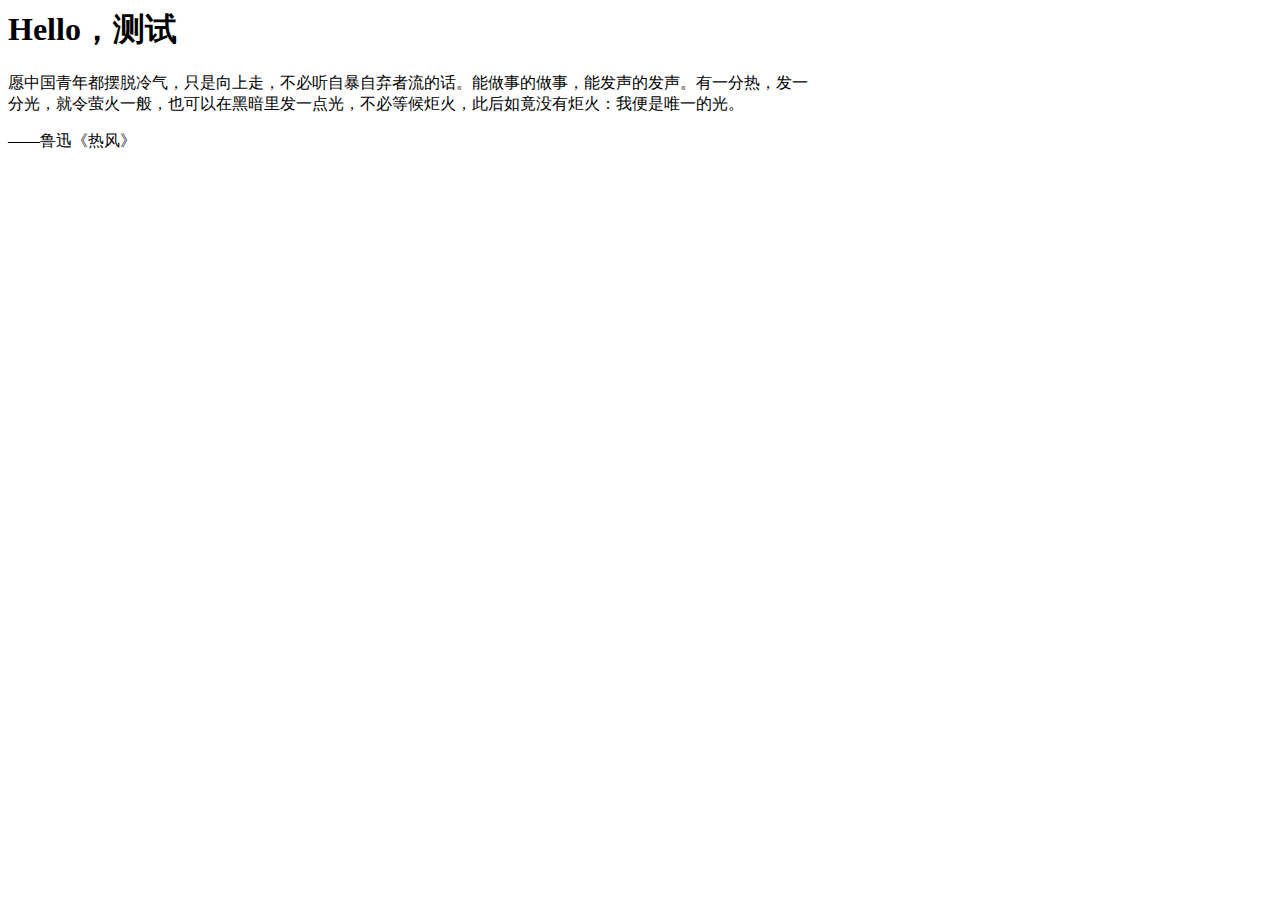
==== index.html @ 11fb53b7 "test" ====
<html>
<head>
<title>yaoyongqin</title>
</head>

<h1>Hello，测试</h1>
<div style="width: 800px">
<p>
愿中国青年都摆脱冷气，只是向上走，不必听自暴自弃者流的话。能做事的做事，能发声的发声。有一分热，发一分光，就令萤火一般，也可以在黑暗里发一点光，不必等候炬火，此后如竟没有炬火：我便是唯一的光。</p>
<p>——鲁迅《热风》</p>
</div>

</html>
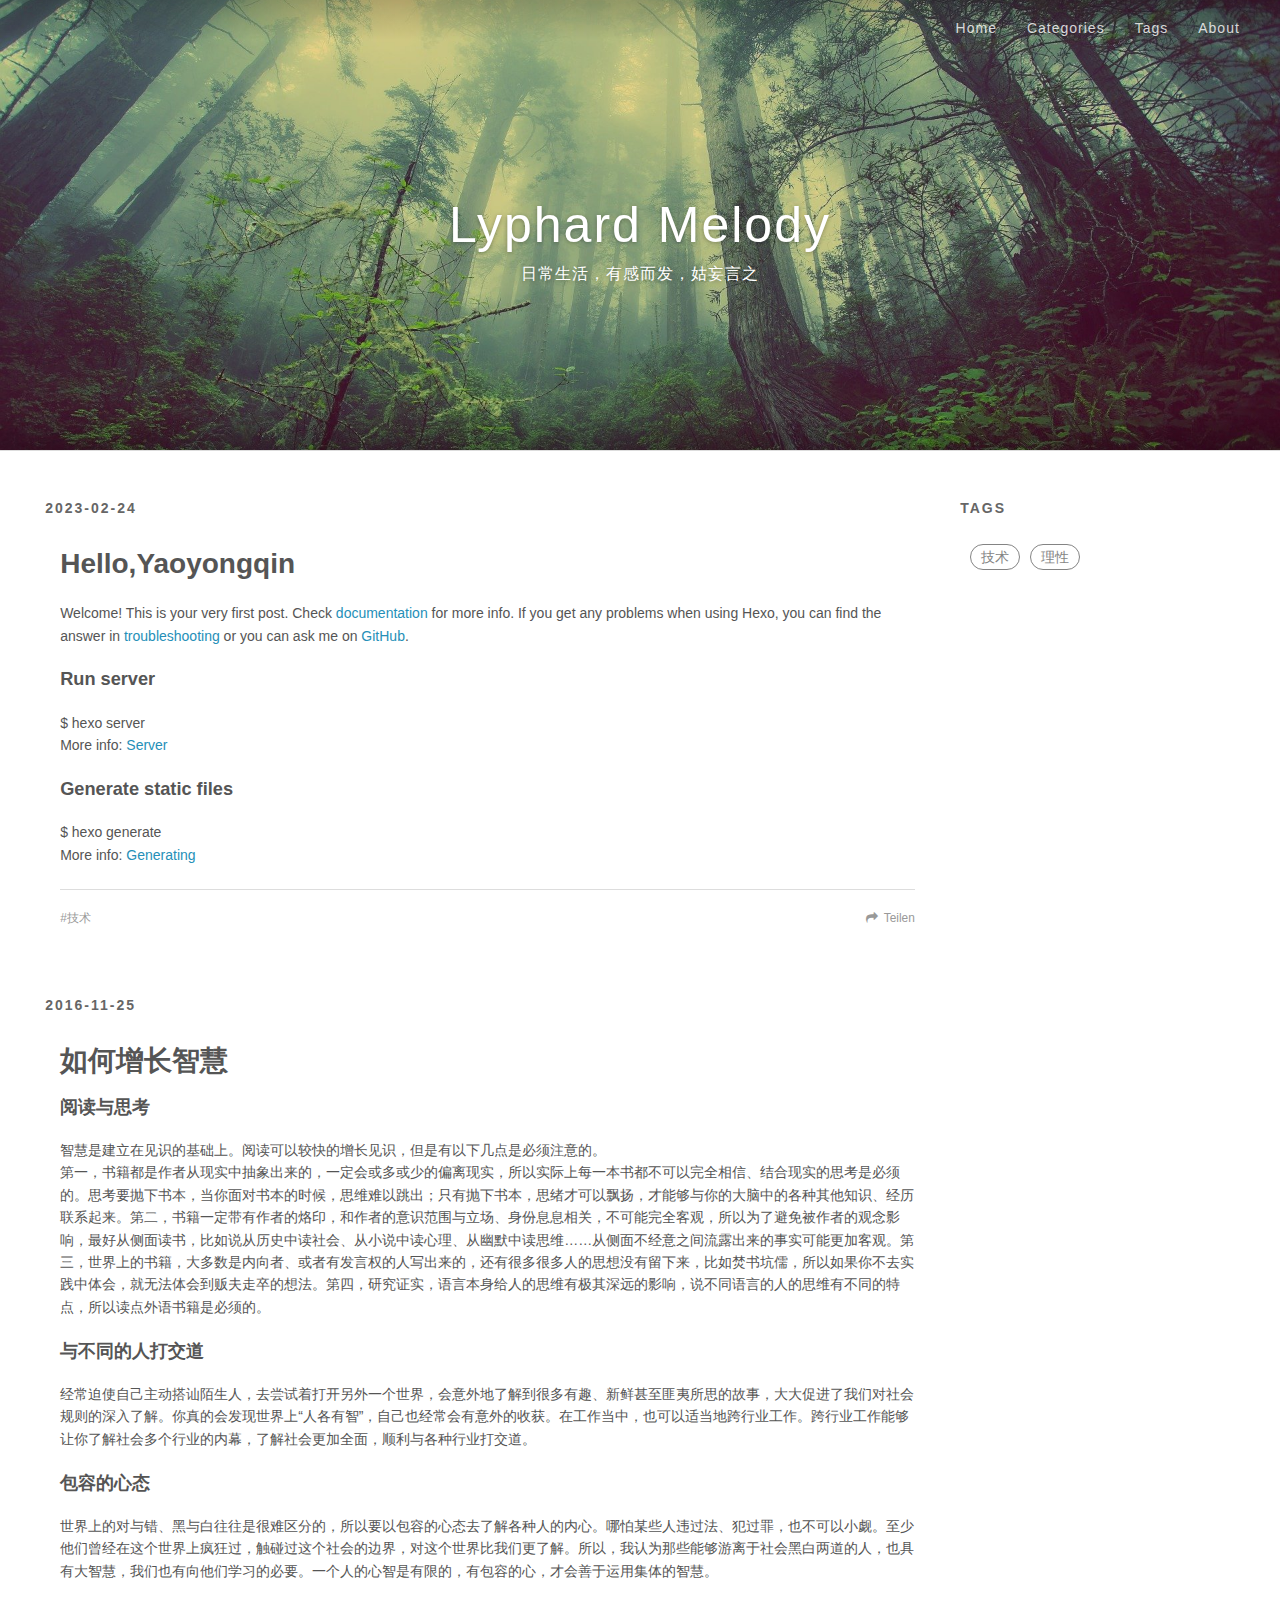
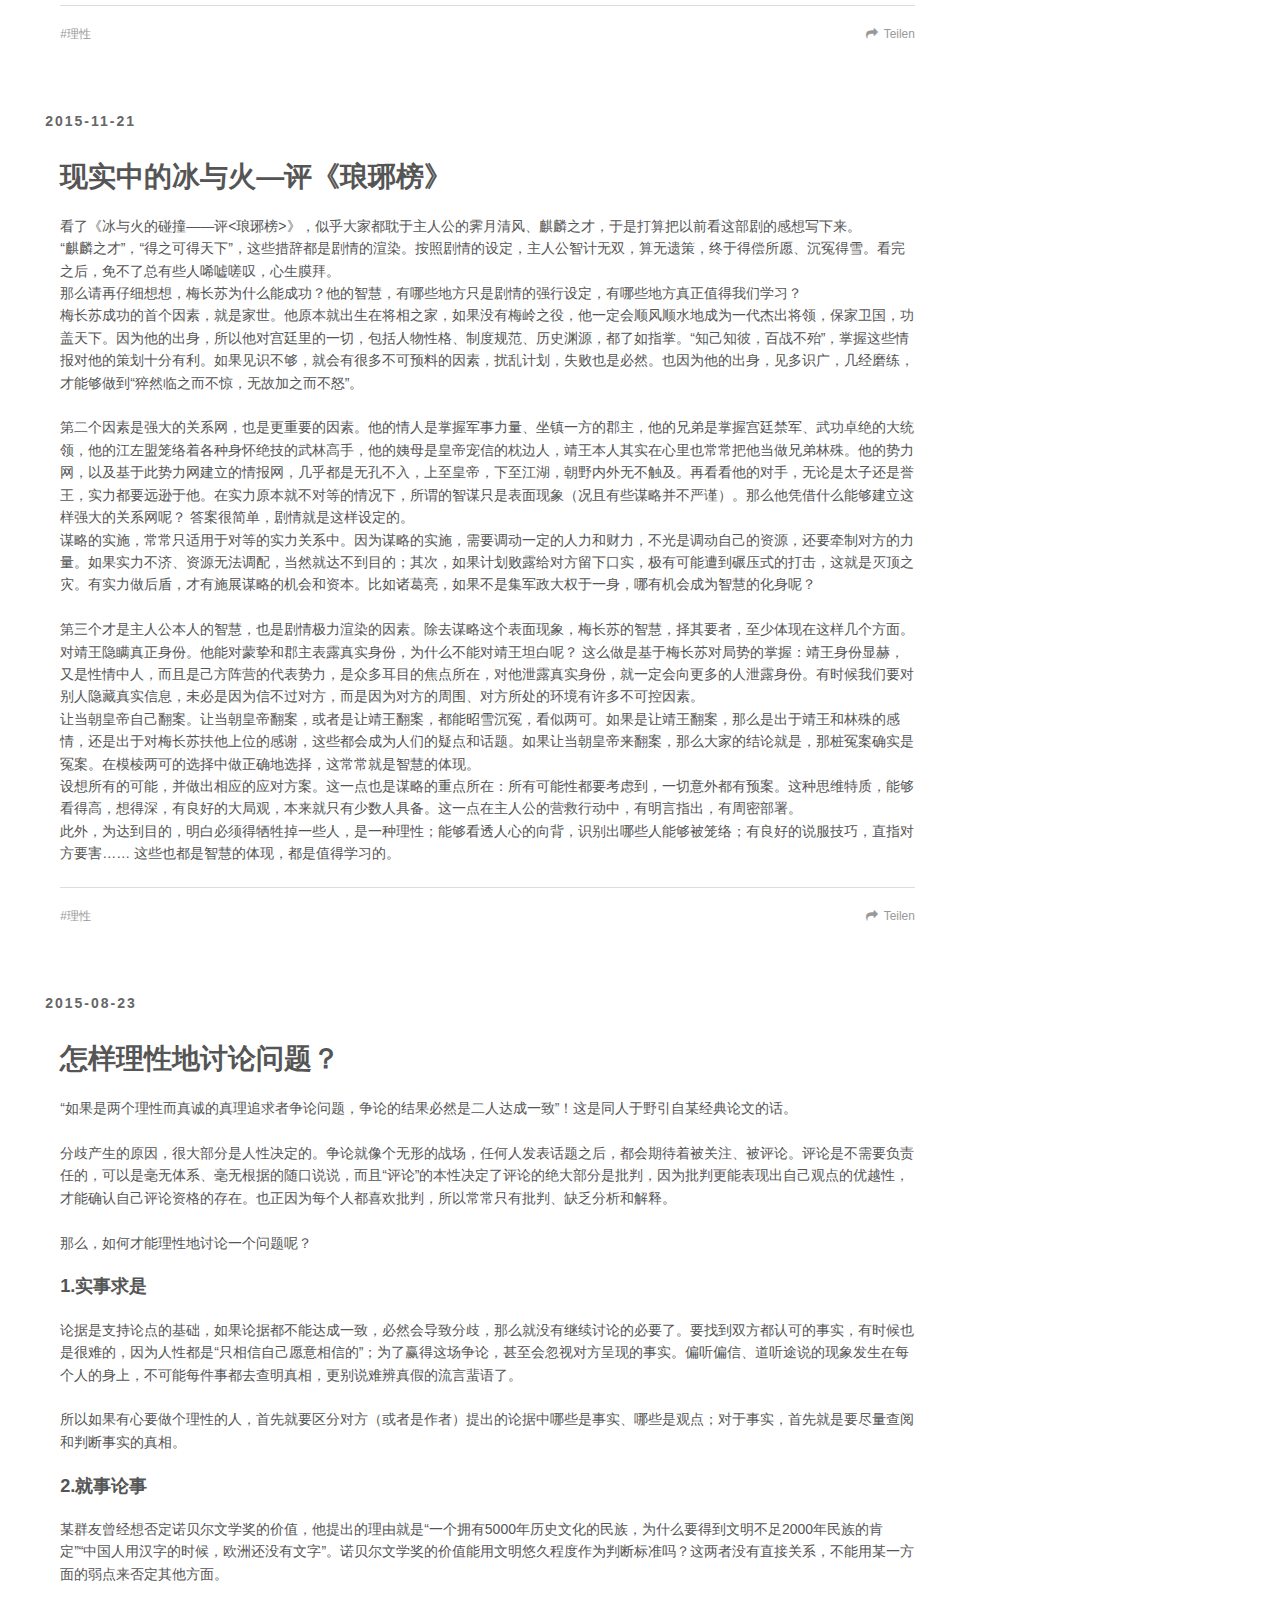
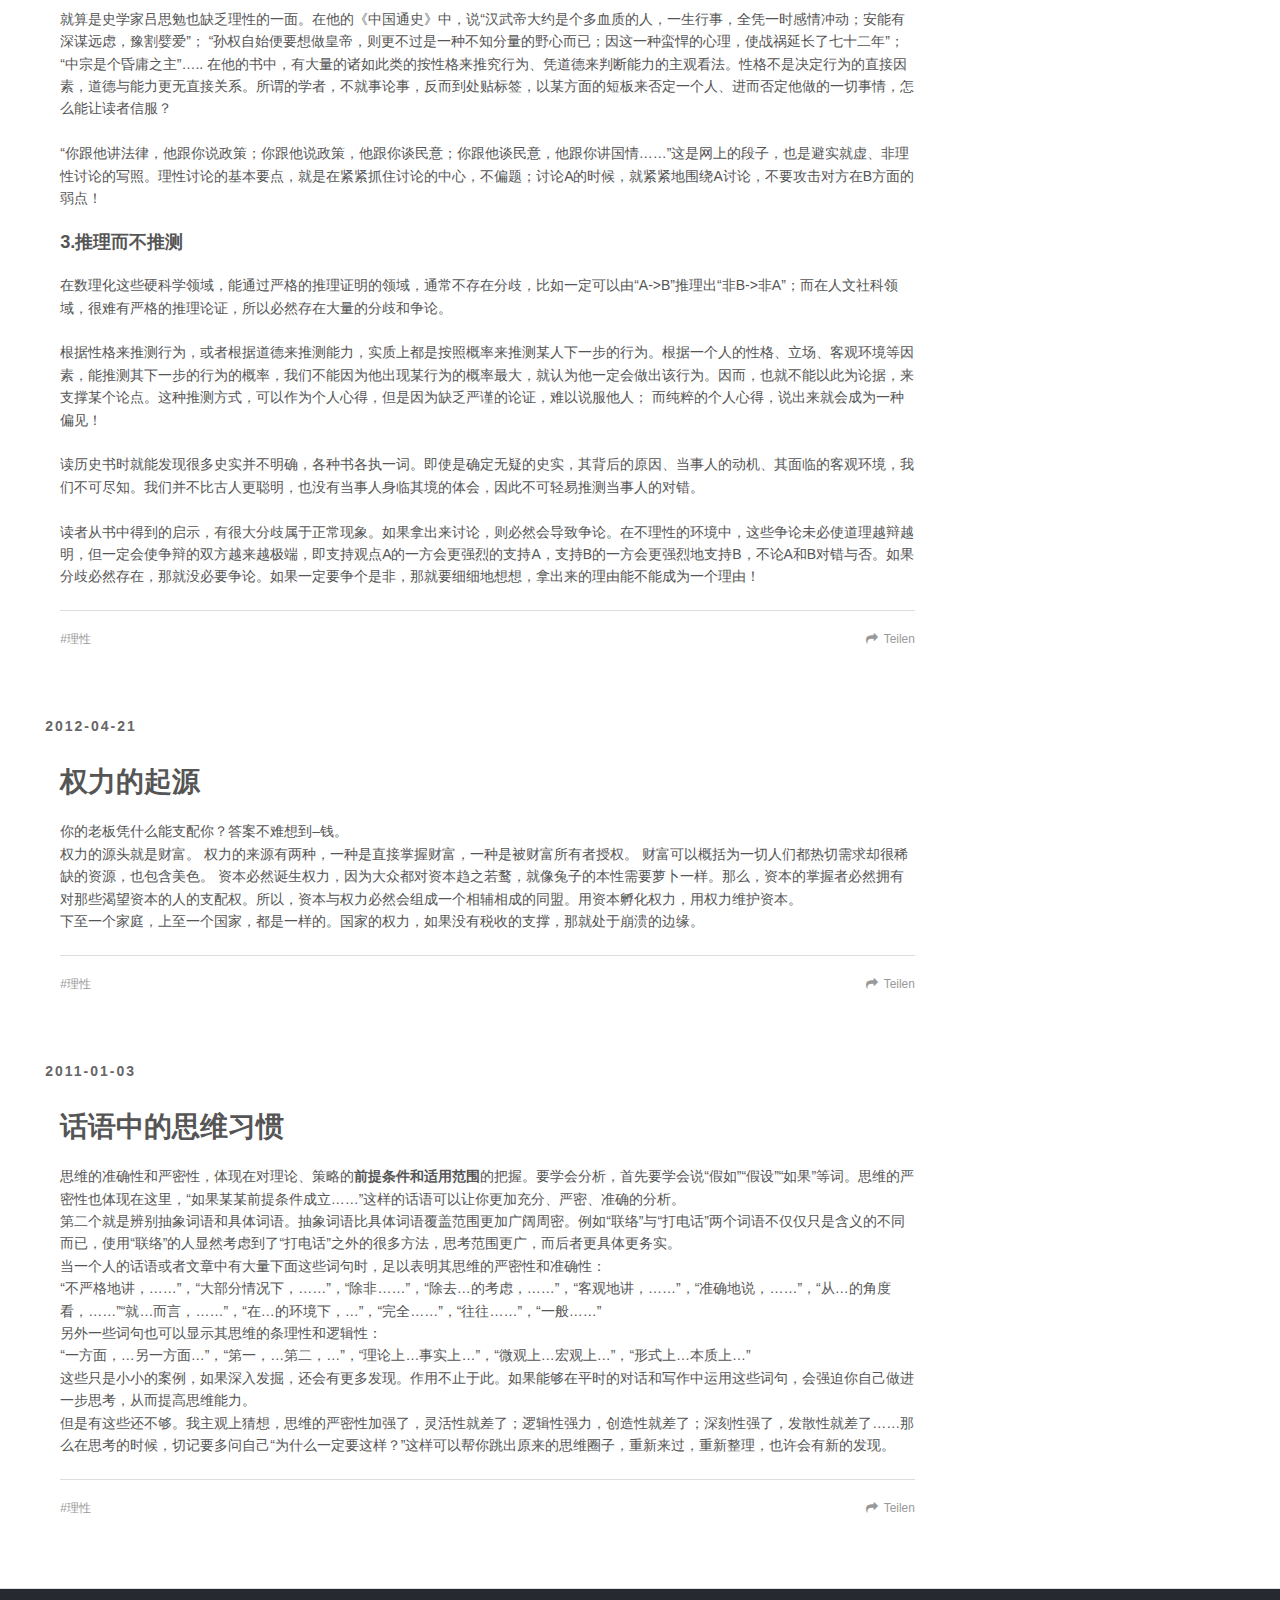
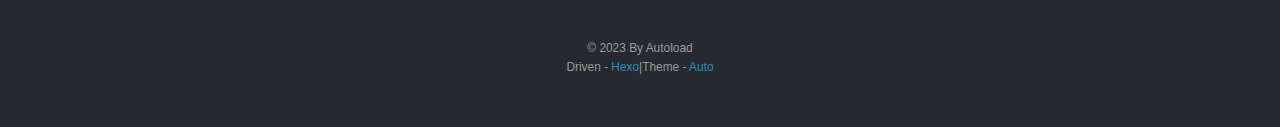
==== commit fc42e016: "init static website" ====
--- a/index.html
+++ b/index.html
@@ -1,13 +1,365 @@
+<!DOCTYPE html>
 <html>
 <head>
-<title>yaoyongqin</title>
-</head>
-
-<h1>Hello，测试</h1>
-<div style="width: 800px">
-<p>
-愿中国青年都摆脱冷气，只是向上走，不必听自暴自弃者流的话。能做事的做事，能发声的发声。有一分热，发一分光，就令萤火一般，也可以在黑暗里发一点光，不必等候炬火，此后如竟没有炬火：我便是唯一的光。</p>
-<p>——鲁迅《热风》</p>
-</div>
-
-</html>
+  <meta charset="utf-8">
+  
+  <title>Lyphard Melody</title>
+  <meta name="viewport" content="width=device-width, initial-scale=1, shrink-to-fit=no">
+  
+    <link rel="shortcut icon" href="/favicon.png">
+  
+  
+<link rel="stylesheet" href="/css/style.css">
+
+<meta name="generator" content="Hexo 5.4.2"></head>
+
+<body>
+  <div id="container">
+    <div id="wrap">
+      <header id="header">
+  <div id="banner"></div>
+  <div id="header-outer" class="outer">
+    <div id="header-title" class="inner">
+      <h1 id="logo-wrap">
+        <a href="/" id="logo">Lyphard Melody</a>
+      </h1>
+      
+        <h2 id="subtitle-wrap">
+          <a href="/" id="subtitle">日常生活，有感而发，姑妄言之</a>
+        </h2>
+      
+    </div>
+    <div id="header-inner" class="inner">
+      <nav id="main-nav">
+        <a id="main-nav-toggle" class="nav-icon"></a>
+        
+          <a class="main-nav-link" href="/">Home</a>
+        
+          <a class="main-nav-link" href="/categories">Categories</a>
+        
+          <a class="main-nav-link" href="/tags">Tags</a>
+        
+          <a class="main-nav-link" href="/about">About</a>
+        
+      </nav>
+    </div>
+  </div>
+</header>
+
+      <div class="outer">
+        <section id="main">
+  
+    <article id="post-hello-hexo" class="h-entry article article-type-post" itemprop="blogPost" itemscope itemtype="https://schema.org/BlogPosting">
+  <div class="article-meta">
+    <a href="/2023/02/24/hello-hexo/" class="article-date">
+  <time class="dt-published" datetime="2023-02-24T12:20:00.000Z" itemprop="datePublished">2023-02-24</time>
+</a>
+    
+  </div>
+  <div class="article-inner">
+    
+    
+      <header class="article-header">
+        
+  
+    <h1 itemprop="name">
+      <a class="p-name article-title" href="/2023/02/24/hello-hexo/">Hello,Yaoyongqin</a>
+    </h1>
+  
+
+      </header>
+    
+    <div class="e-content article-entry" itemprop="articleBody">
+      
+        <p>Welcome! This is your very first post. Check <a target="_blank" rel="noopener" href="https://hexo.io/docs/">documentation</a> for more info. If you get any problems when using Hexo, you can find the answer in <a target="_blank" rel="noopener" href="https://hexo.io/docs/troubleshooting.html">troubleshooting</a> or you can ask me on <a target="_blank" rel="noopener" href="https://github.com/hexojs/hexo/issues">GitHub</a>.</p>
+<h3 id="Run-server"><a href="#Run-server" class="headerlink" title="Run server"></a>Run server</h3><p>$ hexo server<br>More info: <a target="_blank" rel="noopener" href="https://hexo.io/docs/server.html">Server</a></p>
+<h3 id="Generate-static-files"><a href="#Generate-static-files" class="headerlink" title="Generate static files"></a>Generate static files</h3><p>$ hexo generate<br>More info: <a target="_blank" rel="noopener" href="https://hexo.io/docs/generating.html">Generating</a></p>
+
+      
+    </div>
+    <footer class="article-footer">
+      <a data-url="http://www.im117.life/2023/02/24/hello-hexo/" data-id="clejgj0yl0000rs6wbokfe3k6" data-title="Hello,Yaoyongqin" class="article-share-link">Teilen</a>
+      
+      
+      
+  <ul class="article-tag-list" itemprop="keywords"><li class="article-tag-list-item"><a class="article-tag-list-link" href="/tags/%E6%8A%80%E6%9C%AF/" rel="tag">技术</a></li></ul>
+
+    </footer>
+  </div>
+  
+</article>
+
+
+
+  
+    <article id="post-如何增长智慧" class="h-entry article article-type-post" itemprop="blogPost" itemscope itemtype="https://schema.org/BlogPosting">
+  <div class="article-meta">
+    <a href="/2016/11/25/%E5%A6%82%E4%BD%95%E5%A2%9E%E9%95%BF%E6%99%BA%E6%85%A7/" class="article-date">
+  <time class="dt-published" datetime="2016-11-25T05:57:23.000Z" itemprop="datePublished">2016-11-25</time>
+</a>
+    
+  </div>
+  <div class="article-inner">
+    
+    
+      <header class="article-header">
+        
+  
+    <h1 itemprop="name">
+      <a class="p-name article-title" href="/2016/11/25/%E5%A6%82%E4%BD%95%E5%A2%9E%E9%95%BF%E6%99%BA%E6%85%A7/">如何增长智慧</a>
+    </h1>
+  
+
+      </header>
+    
+    <div class="e-content article-entry" itemprop="articleBody">
+      
+        <h3 id="阅读与思考"><a href="#阅读与思考" class="headerlink" title="阅读与思考"></a>阅读与思考</h3><p>智慧是建立在见识的基础上。阅读可以较快的增长见识，但是有以下几点是必须注意的。<br>第一，书籍都是作者从现实中抽象出来的，一定会或多或少的偏离现实，所以实际上每一本书都不可以完全相信、结合现实的思考是必须的。思考要抛下书本，当你面对书本的时候，思维难以跳出；只有抛下书本，思绪才可以飘扬，才能够与你的大脑中的各种其他知识、经历联系起来。第二，书籍一定带有作者的烙印，和作者的意识范围与立场、身份息息相关，不可能完全客观，所以为了避免被作者的观念影响，最好从侧面读书，比如说从历史中读社会、从小说中读心理、从幽默中读思维……从侧面不经意之间流露出来的事实可能更加客观。第三，世界上的书籍，大多数是内向者、或者有发言权的人写出来的，还有很多很多人的思想没有留下来，比如焚书坑儒，所以如果你不去实践中体会，就无法体会到贩夫走卒的想法。第四，研究证实，语言本身给人的思维有极其深远的影响，说不同语言的人的思维有不同的特点，所以读点外语书籍是必须的。</p>
+<h3 id="与不同的人打交道"><a href="#与不同的人打交道" class="headerlink" title="与不同的人打交道"></a>与不同的人打交道</h3><p>经常迫使自己主动搭讪陌生人，去尝试着打开另外一个世界，会意外地了解到很多有趣、新鲜甚至匪夷所思的故事，大大促进了我们对社会规则的深入了解。你真的会发现世界上“人各有智”，自己也经常会有意外的收获。在工作当中，也可以适当地跨行业工作。跨行业工作能够让你了解社会多个行业的内幕，了解社会更加全面，顺利与各种行业打交道。</p>
+<h3 id="包容的心态"><a href="#包容的心态" class="headerlink" title="包容的心态"></a>包容的心态</h3><p>世界上的对与错、黑与白往往是很难区分的，所以要以包容的心态去了解各种人的内心。哪怕某些人违过法、犯过罪，也不可以小觑。至少他们曾经在这个世界上疯狂过，触碰过这个社会的边界，对这个世界比我们更了解。所以，我认为那些能够游离于社会黑白两道的人，也具有大智慧，我们也有向他们学习的必要。一个人的心智是有限的，有包容的心，才会善于运用集体的智慧。</p>
+
+      
+    </div>
+    <footer class="article-footer">
+      <a data-url="http://www.im117.life/2016/11/25/%E5%A6%82%E4%BD%95%E5%A2%9E%E9%95%BF%E6%99%BA%E6%85%A7/" data-id="clejfd5kz0000cg6w9xr9fds8" data-title="如何增长智慧" class="article-share-link">Teilen</a>
+      
+      
+      
+  <ul class="article-tag-list" itemprop="keywords"><li class="article-tag-list-item"><a class="article-tag-list-link" href="/tags/%E7%90%86%E6%80%A7/" rel="tag">理性</a></li></ul>
+
+    </footer>
+  </div>
+  
+</article>
+
+
+
+  
+    <article id="post-现实中的冰与火" class="h-entry article article-type-post" itemprop="blogPost" itemscope itemtype="https://schema.org/BlogPosting">
+  <div class="article-meta">
+    <a href="/2015/11/21/%E7%8E%B0%E5%AE%9E%E4%B8%AD%E7%9A%84%E5%86%B0%E4%B8%8E%E7%81%AB/" class="article-date">
+  <time class="dt-published" datetime="2015-11-21T11:01:39.000Z" itemprop="datePublished">2015-11-21</time>
+</a>
+    
+  </div>
+  <div class="article-inner">
+    
+    
+      <header class="article-header">
+        
+  
+    <h1 itemprop="name">
+      <a class="p-name article-title" href="/2015/11/21/%E7%8E%B0%E5%AE%9E%E4%B8%AD%E7%9A%84%E5%86%B0%E4%B8%8E%E7%81%AB/">现实中的冰与火—评《琅琊榜》</a>
+    </h1>
+  
+
+      </header>
+    
+    <div class="e-content article-entry" itemprop="articleBody">
+      
+        <p>看了《冰与火的碰撞——评&lt;琅琊榜&gt;》，似乎大家都耽于主人公的霁月清风、麒麟之才，于是打算把以前看这部剧的感想写下来。<br>“麒麟之才”，“得之可得天下”，这些措辞都是剧情的渲染。按照剧情的设定，主人公智计无双，算无遗策，终于得偿所愿、沉冤得雪。看完之后，免不了总有些人唏嘘嗟叹，心生膜拜。<br>那么请再仔细想想，梅长苏为什么能成功？他的智慧，有哪些地方只是剧情的强行设定，有哪些地方真正值得我们学习？<br>梅长苏成功的首个因素，就是家世。他原本就出生在将相之家，如果没有梅岭之役，他一定会顺风顺水地成为一代杰出将领，保家卫国，功盖天下。因为他的出身，所以他对宫廷里的一切，包括人物性格、制度规范、历史渊源，都了如指掌。“知己知彼，百战不殆”，掌握这些情报对他的策划十分有利。如果见识不够，就会有很多不可预料的因素，扰乱计划，失败也是必然。也因为他的出身，见多识广，几经磨练，才能够做到“猝然临之而不惊，无故加之而不怒”。</p>
+<p>第二个因素是强大的关系网，也是更重要的因素。他的情人是掌握军事力量、坐镇一方的郡主，他的兄弟是掌握宫廷禁军、武功卓绝的大统领，他的江左盟笼络着各种身怀绝技的武林高手，他的姨母是皇帝宠信的枕边人，靖王本人其实在心里也常常把他当做兄弟林殊。他的势力网，以及基于此势力网建立的情报网，几乎都是无孔不入，上至皇帝，下至江湖，朝野内外无不触及。再看看他的对手，无论是太子还是誉王，实力都要远逊于他。在实力原本就不对等的情况下，所谓的智谋只是表面现象（况且有些谋略并不严谨）。那么他凭借什么能够建立这样强大的关系网呢？ 答案很简单，剧情就是这样设定的。<br>谋略的实施，常常只适用于对等的实力关系中。因为谋略的实施，需要调动一定的人力和财力，不光是调动自己的资源，还要牵制对方的力量。如果实力不济、资源无法调配，当然就达不到目的；其次，如果计划败露给对方留下口实，极有可能遭到碾压式的打击，这就是灭顶之灾。有实力做后盾，才有施展谋略的机会和资本。比如诸葛亮，如果不是集军政大权于一身，哪有机会成为智慧的化身呢？</p>
+<p>第三个才是主人公本人的智慧，也是剧情极力渲染的因素。除去谋略这个表面现象，梅长苏的智慧，择其要者，至少体现在这样几个方面。<br>对靖王隐瞒真正身份。他能对蒙挚和郡主表露真实身份，为什么不能对靖王坦白呢？ 这么做是基于梅长苏对局势的掌握：靖王身份显赫，又是性情中人，而且是己方阵营的代表势力，是众多耳目的焦点所在，对他泄露真实身份，就一定会向更多的人泄露身份。有时候我们要对别人隐藏真实信息，未必是因为信不过对方，而是因为对方的周围、对方所处的环境有许多不可控因素。<br>让当朝皇帝自己翻案。让当朝皇帝翻案，或者是让靖王翻案，都能昭雪沉冤，看似两可。如果是让靖王翻案，那么是出于靖王和林殊的感情，还是出于对梅长苏扶他上位的感谢，这些都会成为人们的疑点和话题。如果让当朝皇帝来翻案，那么大家的结论就是，那桩冤案确实是冤案。在模棱两可的选择中做正确地选择，这常常就是智慧的体现。<br>设想所有的可能，并做出相应的应对方案。这一点也是谋略的重点所在：所有可能性都要考虑到，一切意外都有预案。这种思维特质，能够看得高，想得深，有良好的大局观，本来就只有少数人具备。这一点在主人公的营救行动中，有明言指出，有周密部署。<br>此外，为达到目的，明白必须得牺牲掉一些人，是一种理性；能够看透人心的向背，识别出哪些人能够被笼络；有良好的说服技巧，直指对方要害…… 这些也都是智慧的体现，都是值得学习的。</p>
+
+      
+    </div>
+    <footer class="article-footer">
+      <a data-url="http://www.im117.life/2015/11/21/%E7%8E%B0%E5%AE%9E%E4%B8%AD%E7%9A%84%E5%86%B0%E4%B8%8E%E7%81%AB/" data-id="clejfvirh0005cg6wf7uqfrym" data-title="现实中的冰与火—评《琅琊榜》" class="article-share-link">Teilen</a>
+      
+      
+      
+  <ul class="article-tag-list" itemprop="keywords"><li class="article-tag-list-item"><a class="article-tag-list-link" href="/tags/%E7%90%86%E6%80%A7/" rel="tag">理性</a></li></ul>
+
+    </footer>
+  </div>
+  
+</article>
+
+
+
+  
+    <article id="post-如何理性讨论问题" class="h-entry article article-type-post" itemprop="blogPost" itemscope itemtype="https://schema.org/BlogPosting">
+  <div class="article-meta">
+    <a href="/2015/08/23/%E5%A6%82%E4%BD%95%E7%90%86%E6%80%A7%E8%AE%A8%E8%AE%BA%E9%97%AE%E9%A2%98/" class="article-date">
+  <time class="dt-published" datetime="2015-08-23T06:05:34.000Z" itemprop="datePublished">2015-08-23</time>
+</a>
+    
+  </div>
+  <div class="article-inner">
+    
+    
+      <header class="article-header">
+        
+  
+    <h1 itemprop="name">
+      <a class="p-name article-title" href="/2015/08/23/%E5%A6%82%E4%BD%95%E7%90%86%E6%80%A7%E8%AE%A8%E8%AE%BA%E9%97%AE%E9%A2%98/">怎样理性地讨论问题？</a>
+    </h1>
+  
+
+      </header>
+    
+    <div class="e-content article-entry" itemprop="articleBody">
+      
+        <p>“如果是两个理性而真诚的真理追求者争论问题，争论的结果必然是二人达成一致”！这是同人于野引自某经典论文的话。</p>
+<p>分歧产生的原因，很大部分是人性决定的。争论就像个无形的战场，任何人发表话题之后，都会期待着被关注、被评论。评论是不需要负责任的，可以是毫无体系、毫无根据的随口说说，而且“评论”的本性决定了评论的绝大部分是批判，因为批判更能表现出自己观点的优越性，才能确认自己评论资格的存在。也正因为每个人都喜欢批判，所以常常只有批判、缺乏分析和解释。</p>
+<p>那么，如何才能理性地讨论一个问题呢？</p>
+<h3 id="1-实事求是"><a href="#1-实事求是" class="headerlink" title="1.实事求是"></a>1.实事求是</h3><p>论据是支持论点的基础，如果论据都不能达成一致，必然会导致分歧，那么就没有继续讨论的必要了。要找到双方都认可的事实，有时候也是很难的，因为人性都是“只相信自己愿意相信的”；为了赢得这场争论，甚至会忽视对方呈现的事实。偏听偏信、道听途说的现象发生在每个人的身上，不可能每件事都去查明真相，更别说难辨真假的流言蜚语了。</p>
+<p>​所以如果有心要做个理性的人，首先就要区分对方（或者是作者）提出的论据中哪些是事实、哪些是观点；对于事实，首先就是要尽量查阅和判断事实的真相。</p>
+<h3 id="2-就事论事"><a href="#2-就事论事" class="headerlink" title="2.就事论事"></a>2.就事论事</h3><p>某群友曾经想否定诺贝尔文学奖的价值，他提出的理由就是“一个拥有5000年历史文化的民族，为什么要得到文明不足2000年民族的肯定”“中国人用汉字的时候，欧洲还没有文字”。诺贝尔文学奖的价值能用文明悠久程度作为判断标准吗？这两者没有直接关系，不能用某一方面的弱点来否定其他方面。</p>
+<p>就算是史学家吕思勉也缺乏理性的一面。在他的《中国通史》中，说“汉武帝大约是个多血质的人，一生行事，全凭一时感情冲动；安能有深谋远虑，豫割嬖爱”；  “孙权自始便要想做皇帝，则更不过是一种不知分量的野心而已；因这一种蛮悍的心理，使战祸延长了七十二年”；“中宗是个昏庸之主”….. 在他的书中，有大量的诸如此类的按性格来推究行为、凭道德来判断能力的主观看法。性格不是决定行为的直接因素，道德与能力更无直接关系。所谓的学者，不就事论事，反而到处贴标签，以某方面的短板来否定一个人、进而否定他做的一切事情，怎么能让读者信服？</p>
+<p>“你跟他讲法律，他跟你说政策；你跟他说政策，他跟你谈民意；你跟他谈民意，他跟你讲国情……”这是网上的段子，也是避实就虚、非理性讨论的写照。理性讨论的基本要点，就是在紧紧抓住讨论的中心，不偏题；讨论A的时候，就紧紧地围绕A讨论，不要攻击对方在B方面的弱点！</p>
+<h3 id="3-推理而不推测"><a href="#3-推理而不推测" class="headerlink" title="3.推理而不推测"></a>3.推理而不推测</h3><p>在数理化这些硬科学领域，能通过严格的推理证明的领域，通常不存在分歧，比如一定可以由“A-&gt;B”推理出“非B-&gt;非A”；而在人文社科领域，很难有严格的推理论证，所以必然存在大量的分歧和争论。</p>
+<p>根据性格来推测行为，或者根据道德来推测能力，实质上都是按照概率来推测某人下一步的行为。根据一个人的性格、立场、客观环境等因素，能推测其下一步的行为的概率，我们不能因为他出现某行为的概率最大，就认为他一定会做出该行为。因而，也就不能以此为论据，来支撑某个论点。这种推测方式，可以作为个人心得，但是因为缺乏严谨的论证，难以说服他人； 而纯粹的个人心得，说出来就会成为一种偏见！</p>
+<p>读历史书时就能发现很多史实并不明确，各种书各执一词。即使是确定无疑的史实，其背后的原因、当事人的动机、其面临的客观环境，我们不可尽知。我们并不比古人更聪明，也没有当事人身临其境的体会，因此不可轻易推测当事人的对错。</p>
+<p>读者从书中得到的启示，有很大分歧属于正常现象。如果拿出来讨论，则必然会导致争论。在不理性的环境中，这些争论未必使道理越辩越明，但一定会使争辩的双方越来越极端，即支持观点A的一方会更强烈的支持A，支持B的一方会更强烈地支持B，不论A和B对错与否。如果分歧必然存在，那就没必要争论。如果一定要争个是非，那就要细细地想想，拿出来的理由能不能成为一个理由！</p>
+
+      
+    </div>
+    <footer class="article-footer">
+      <a data-url="http://www.im117.life/2015/08/23/%E5%A6%82%E4%BD%95%E7%90%86%E6%80%A7%E8%AE%A8%E8%AE%BA%E9%97%AE%E9%A2%98/" data-id="clejfjndc0001cg6wb6mne2yr" data-title="怎样理性地讨论问题？" class="article-share-link">Teilen</a>
+      
+      
+      
+  <ul class="article-tag-list" itemprop="keywords"><li class="article-tag-list-item"><a class="article-tag-list-link" href="/tags/%E7%90%86%E6%80%A7/" rel="tag">理性</a></li></ul>
+
+    </footer>
+  </div>
+  
+</article>
+
+
+
+  
+    <article id="post-权力的起源" class="h-entry article article-type-post" itemprop="blogPost" itemscope itemtype="https://schema.org/BlogPosting">
+  <div class="article-meta">
+    <a href="/2012/04/21/%E6%9D%83%E5%8A%9B%E7%9A%84%E8%B5%B7%E6%BA%90/" class="article-date">
+  <time class="dt-published" datetime="2012-04-21T03:19:20.000Z" itemprop="datePublished">2012-04-21</time>
+</a>
+    
+  </div>
+  <div class="article-inner">
+    
+    
+      <header class="article-header">
+        
+  
+    <h1 itemprop="name">
+      <a class="p-name article-title" href="/2012/04/21/%E6%9D%83%E5%8A%9B%E7%9A%84%E8%B5%B7%E6%BA%90/">权力的起源</a>
+    </h1>
+  
+
+      </header>
+    
+    <div class="e-content article-entry" itemprop="articleBody">
+      
+        <p>你的老板凭什么能支配你？答案不难想到–钱。<br>权力的源头就是财富。 权力的来源有两种，一种是直接掌握财富，一种是被财富所有者授权。 财富可以概括为一切人们都热切需求却很稀缺的资源，也包含美色。 资本必然诞生权力，因为大众都对资本趋之若鹜，就像兔子的本性需要萝卜一样。那么，资本的掌握者必然拥有对那些渴望资本的人的支配权。所以，资本与权力必然会组成一个相辅相成的同盟。用资本孵化权力，用权力维护资本。<br>下至一个家庭，上至一个国家，都是一样的。国家的权力，如果没有税收的支撑，那就处于崩溃的边缘。</p>
+
+      
+    </div>
+    <footer class="article-footer">
+      <a data-url="http://www.im117.life/2012/04/21/%E6%9D%83%E5%8A%9B%E7%9A%84%E8%B5%B7%E6%BA%90/" data-id="cleje9t6t00004g6w0jntb9kg" data-title="权力的起源" class="article-share-link">Teilen</a>
+      
+      
+      
+  <ul class="article-tag-list" itemprop="keywords"><li class="article-tag-list-item"><a class="article-tag-list-link" href="/tags/%E7%90%86%E6%80%A7/" rel="tag">理性</a></li></ul>
+
+    </footer>
+  </div>
+  
+</article>
+
+
+
+  
+    <article id="post-话语中的思维习惯" class="h-entry article article-type-post" itemprop="blogPost" itemscope itemtype="https://schema.org/BlogPosting">
+  <div class="article-meta">
+    <a href="/2011/01/03/%E8%AF%9D%E8%AF%AD%E4%B8%AD%E7%9A%84%E6%80%9D%E7%BB%B4%E4%B9%A0%E6%83%AF/" class="article-date">
+  <time class="dt-published" datetime="2011-01-03T12:49:00.000Z" itemprop="datePublished">2011-01-03</time>
+</a>
+    
+  </div>
+  <div class="article-inner">
+    
+    
+      <header class="article-header">
+        
+  
+    <h1 itemprop="name">
+      <a class="p-name article-title" href="/2011/01/03/%E8%AF%9D%E8%AF%AD%E4%B8%AD%E7%9A%84%E6%80%9D%E7%BB%B4%E4%B9%A0%E6%83%AF/">话语中的思维习惯</a>
+    </h1>
+  
+
+      </header>
+    
+    <div class="e-content article-entry" itemprop="articleBody">
+      
+        <p>思维的准确性和严密性，体现在对理论、策略的<strong>前提条件和适用范围</strong>的把握。要学会分析，首先要学会说“假如”“假设”“如果”等词。思维的严密性也体现在这里，“如果某某前提条件成立……”这样的话语可以让你更加充分、严密、准确的分析。<br>第二个就是辨别抽象词语和具体词语。抽象词语比具体词语覆盖范围更加广阔周密。例如“联络”与“打电话”两个词语不仅仅只是含义的不同而已，使用“联络”的人显然考虑到了“打电话”之外的很多方法，思考范围更广，而后者更具体更务实。<br>当一个人的话语或者文章中有大量下面这些词句时，足以表明其思维的严密性和准确性：<br>“不严格地讲，……”，“大部分情况下，……”，“除非……”，“除去…的考虑，……”，“客观地讲，……”，“准确地说，……”，“从…的角度看，……”“就…而言，……”，“在…的环境下，…”，“完全……”，“往往……”，“一般……”<br>另外一些词句也可以显示其思维的条理性和逻辑性：<br>“一方面，…另一方面…”，“第一，…第二，…”，“理论上…事实上…”，“微观上…宏观上…”，“形式上…本质上…”<br>这些只是小小的案例，如果深入发掘，还会有更多发现。作用不止于此。如果能够在平时的对话和写作中运用这些词句，会强迫你自己做进一步思考，从而提高思维能力。<br>但是有这些还不够。我主观上猜想，思维的严密性加强了，灵活性就差了；逻辑性强力，创造性就差了；深刻性强了，发散性就差了……那么在思考的时候，切记要多问自己“为什么一定要这样？”这样可以帮你跳出原来的思维圈子，重新来过，重新整理，也许会有新的发现。</p>
+
+      
+    </div>
+    <footer class="article-footer">
+      <a data-url="http://www.im117.life/2011/01/03/%E8%AF%9D%E8%AF%AD%E4%B8%AD%E7%9A%84%E6%80%9D%E7%BB%B4%E4%B9%A0%E6%83%AF/" data-id="clejnz47v0002vc6waip06h4z" data-title="话语中的思维习惯" class="article-share-link">Teilen</a>
+      
+      
+      
+  <ul class="article-tag-list" itemprop="keywords"><li class="article-tag-list-item"><a class="article-tag-list-link" href="/tags/%E7%90%86%E6%80%A7/" rel="tag">理性</a></li></ul>
+
+    </footer>
+  </div>
+  
+</article>
+
+
+
+  
+
+</section>
+        <aside id="sidebar">
+  
+    
+  <div class="widget-wrap">
+    <h3 class="widget-title">Tags</h3>
+    <div class="widget">
+      <ul class="tag-list" itemprop="keywords"><li class="tag-list-item"><a class="tag-list-link" href="/tags/%E6%8A%80%E6%9C%AF/" rel="tag">技术</a></li><li class="tag-list-item"><a class="tag-list-link" href="/tags/%E7%90%86%E6%80%A7/" rel="tag">理性</a></li></ul>
+    </div>
+  </div>
+
+
+  
+</aside>
+      </div>
+      <footer id="footer">
+  
+  <div class="outer">
+    <div id="footer-info" class="inner">
+      &copy; 2023 By Autoload<br>
+      Driven - <a href="https://hexo.io/" target="_blank">Hexo</a>|Theme - <a href="https://github.com/autoload/hexo-theme-auto" target="_blank">Auto</a>
+    </div>
+  </div>
+</footer>
+    </div>
+    <nav id="mobile-nav">
+  
+    <a href="/" class="mobile-nav-link">Home</a>
+  
+    <a href="/categories" class="mobile-nav-link">Categories</a>
+  
+    <a href="/tags" class="mobile-nav-link">Tags</a>
+  
+    <a href="/about" class="mobile-nav-link">About</a>
+  
+</nav>
+    
+
+
+<script src="/js/jquery-3.4.1.min.js"></script>
+
+
+<script src="/js/script.js"></script>
+
+
+
+
+  </div>
+</body>
+</html>--- a/css/style.css
+++ b/css/style.css
@@ -0,0 +1,1414 @@
+body {
+  width: 100%;
+}
+body:before,
+body:after {
+  content: "";
+  display: table;
+}
+body:after {
+  clear: both;
+}
+html,
+body,
+div,
+span,
+applet,
+object,
+iframe,
+h1,
+h2,
+h3,
+h4,
+h5,
+h6,
+p,
+blockquote,
+pre,
+a,
+abbr,
+acronym,
+address,
+big,
+cite,
+code,
+del,
+dfn,
+em,
+img,
+ins,
+kbd,
+q,
+s,
+samp,
+small,
+strike,
+strong,
+sub,
+sup,
+tt,
+var,
+dl,
+dt,
+dd,
+ol,
+ul,
+li,
+fieldset,
+form,
+label,
+legend,
+table,
+caption,
+tbody,
+tfoot,
+thead,
+tr,
+th,
+td {
+  margin: 0;
+  padding: 0;
+  border: 0;
+  outline: 0;
+  font-weight: inherit;
+  font-style: inherit;
+  font-family: inherit;
+  font-size: 100%;
+  vertical-align: baseline;
+}
+body {
+  line-height: 1;
+  color: #000;
+  background: #fff;
+}
+ol,
+ul {
+  list-style: none;
+}
+table {
+  border-collapse: separate;
+  border-spacing: 0;
+  vertical-align: middle;
+}
+caption,
+th,
+td {
+  text-align: left;
+  font-weight: normal;
+  vertical-align: middle;
+}
+a img {
+  border: none;
+}
+input,
+button {
+  margin: 0;
+  padding: 0;
+}
+input::-moz-focus-inner,
+button::-moz-focus-inner {
+  border: 0;
+  padding: 0;
+}
+@font-face {
+  font-family: FontAwesome;
+  font-style: normal;
+  font-weight: normal;
+  src: url("fonts/fontawesome-webfont.eot?v=4.7.0");
+  src: url("fonts/fontawesome-webfont.eot?#iefix&v=4.7.0") format("embedded-opentype"), url("fonts/fontawesome-webfont.woff2?v=4.7.0") format("woff2"), url("fonts/fontawesome-webfont.woff?v=4.7.0") format("woff"), url("fonts/fontawesome-webfont.ttf?v=4.7.0") format("truetype"), url("fonts/fontawesome-webfont.svg?v=4.7.0#fontawesomeregular") format("svg");
+}
+html,
+body,
+#container {
+  height: 100%;
+}
+body {
+  background: #fff;
+  font: 14px -apple-system, BlinkMacSystemFont, "Segoe UI", "Roboto", "Oxygen", "Ubuntu", "Cantarell", "Fira Sans", "Droid Sans", "Helvetica Neue", sans-serif;
+  -webkit-text-size-adjust: 100%;
+}
+.outer {
+  max-width: 1220px;
+  margin: 0 auto;
+  padding: 0 20px;
+}
+.outer:before,
+.outer:after {
+  content: "";
+  display: table;
+}
+.outer:after {
+  clear: both;
+}
+.inner {
+  display: inline;
+  float: left;
+  width: 98.33333333333333%;
+  margin: 0 0.833333333333333%;
+}
+.left,
+.alignleft {
+  float: left;
+}
+.right,
+.alignright {
+  float: right;
+}
+.clear {
+  clear: both;
+}
+#container {
+  position: relative;
+}
+.mobile-nav-on {
+  overflow: hidden;
+}
+#wrap {
+  height: 100%;
+  width: 100%;
+  position: absolute;
+  top: 0;
+  left: 0;
+  -webkit-transition: 0.2s ease-out;
+  -moz-transition: 0.2s ease-out;
+  -ms-transition: 0.2s ease-out;
+  transition: 0.2s ease-out;
+  z-index: 1;
+  background: #fff;
+}
+.mobile-nav-on #wrap {
+  left: -140px;
+}
+@media screen and (min-width: 768px) {
+  #main {
+    display: inline;
+    float: left;
+    width: 73.33333333333333%;
+    margin: 0 0.833333333333333%;
+  }
+}
+.article-date,
+.article-category-link,
+.archive-year,
+.widget-title {
+  text-decoration: none;
+  text-transform: uppercase;
+  letter-spacing: 2px;
+  color: #666;
+  margin-bottom: 1em;
+  margin-left: 5px;
+  line-height: 1em;
+  text-shadow: 0 1px #fff;
+  font-weight: bold;
+}
+.article-inner,
+.archive-article-inner {
+  background: #fff;
+}
+.article-entry h1,
+.widget h1 {
+  font-size: 2em;
+}
+.article-entry h2,
+.widget h2 {
+  font-size: 1.5em;
+}
+.article-entry h3,
+.widget h3 {
+  font-size: 1.3em;
+}
+.article-entry h4,
+.widget h4 {
+  font-size: 1.2em;
+}
+.article-entry h5,
+.widget h5 {
+  font-size: 1em;
+}
+.article-entry h6,
+.widget h6 {
+  font-size: 1em;
+  color: #999;
+}
+.article-entry hr,
+.widget hr {
+  border: 1px dashed #ddd;
+}
+.article-entry strong,
+.widget strong {
+  font-weight: bold;
+}
+.article-entry em,
+.widget em,
+.article-entry cite,
+.widget cite {
+  font-style: italic;
+}
+.article-entry sup,
+.widget sup,
+.article-entry sub,
+.widget sub {
+  font-size: 0.75em;
+  line-height: 0;
+  position: relative;
+  vertical-align: baseline;
+}
+.article-entry sup,
+.widget sup {
+  top: -0.5em;
+}
+.article-entry sub,
+.widget sub {
+  bottom: -0.2em;
+}
+.article-entry small,
+.widget small {
+  font-size: 0.85em;
+}
+.article-entry acronym,
+.widget acronym,
+.article-entry abbr,
+.widget abbr {
+  border-bottom: 1px dotted;
+}
+.article-entry ul,
+.widget ul,
+.article-entry ol,
+.widget ol,
+.article-entry dl,
+.widget dl {
+  margin: 0 20px;
+  line-height: 1.6em;
+}
+.article-entry ul ul,
+.widget ul ul,
+.article-entry ol ul,
+.widget ol ul,
+.article-entry ul ol,
+.widget ul ol,
+.article-entry ol ol,
+.widget ol ol {
+  margin-top: 0;
+  margin-bottom: 0;
+}
+.article-entry ul,
+.widget ul {
+  list-style: disc;
+}
+.article-entry ol,
+.widget ol {
+  list-style: decimal;
+}
+.article-entry dt,
+.widget dt {
+  font-weight: bold;
+}
+#header {
+  height: 450px;
+  position: relative;
+  border-bottom: 1px solid #ddd;
+}
+#header:before,
+#header:after {
+  content: "";
+  position: absolute;
+  left: 0;
+  right: 0;
+  height: 40px;
+}
+#header:before {
+  top: 0;
+  background: -webkit-linear-gradient(rgba(0,0,0,0.2), transparent);
+  background: -moz-linear-gradient(rgba(0,0,0,0.2), transparent);
+  background: -ms-linear-gradient(rgba(0,0,0,0.2), transparent);
+  background: linear-gradient(rgba(0,0,0,0.2), transparent);
+}
+#header:after {
+  bottom: 0;
+  background: -webkit-linear-gradient(transparent, rgba(0,0,0,0.2));
+  background: -moz-linear-gradient(transparent, rgba(0,0,0,0.2));
+  background: -ms-linear-gradient(transparent, rgba(0,0,0,0.2));
+  background: linear-gradient(transparent, rgba(0,0,0,0.2));
+}
+#header-outer {
+  height: 100%;
+  position: relative;
+}
+#header-inner {
+  position: relative;
+  overflow: hidden;
+}
+#banner {
+  position: absolute;
+  top: 0;
+  left: 0;
+  width: 100%;
+  height: 100%;
+  background: url("images/banner_forest.jpg") center #000;
+  background-size: cover;
+  z-index: -1;
+}
+#header-title {
+  text-align: center;
+  height: 50px;
+  position: absolute;
+  top: 50%;
+  left: 0;
+  margin-top: -25px;
+}
+#logo,
+#subtitle {
+  text-decoration: none;
+  color: #fff;
+  font-weight: 300;
+  text-shadow: 0 1px 4px rgba(0,0,0,0.3);
+}
+#logo {
+  font-size: 50px;
+  line-height: 50px;
+  letter-spacing: 2px;
+}
+#subtitle {
+  font-size: 16px;
+  line-height: 16px;
+  letter-spacing: 1px;
+}
+#subtitle-wrap {
+  margin-top: 16px;
+}
+#main-nav {
+  float: right;
+  margin-right: -15px;
+}
+.nav-icon,
+.main-nav-link {
+  float: left;
+  color: #fff;
+  opacity: 0.8;
+  text-decoration: none;
+  text-shadow: 0 1px rgba(0,0,0,0.2);
+  -webkit-transition: opacity 0.2s;
+  -moz-transition: opacity 0.2s;
+  -ms-transition: opacity 0.2s;
+  transition: opacity 0.2s;
+  display: block;
+  padding: 20px 15px;
+}
+.nav-icon:hover,
+.main-nav-link:hover {
+  opacity: 1;
+}
+.nav-icon {
+  font-family: FontAwesome;
+  text-align: center;
+  font-size: 14px;
+  width: 14px;
+  height: 14px;
+  padding: 20px 15px;
+  position: relative;
+  cursor: pointer;
+}
+.main-nav-link {
+  font-weight: 300;
+  letter-spacing: 1px;
+}
+@media screen and (max-width: 479px) {
+  .main-nav-link {
+    display: none;
+  }
+}
+#main-nav-toggle {
+  display: none;
+}
+#main-nav-toggle:before {
+  content: "\f0c9";
+}
+@media screen and (max-width: 479px) {
+  #main-nav-toggle {
+    display: block;
+  }
+}
+#sub-nav {
+  float: right;
+  margin-right: -15px;
+}
+#nav-rss-link:before {
+  content: "\f09e";
+}
+#nav-search-btn:before {
+  content: "\f002";
+}
+#search-form-wrap {
+  position: absolute;
+  top: 15px;
+  width: 150px;
+  height: 30px;
+  right: -150px;
+  opacity: 0;
+  -webkit-transition: 0.2s ease-out;
+  -moz-transition: 0.2s ease-out;
+  -ms-transition: 0.2s ease-out;
+  transition: 0.2s ease-out;
+}
+#search-form-wrap.on {
+  opacity: 1;
+  right: 0;
+}
+@media screen and (max-width: 479px) {
+  #search-form-wrap {
+    width: 100%;
+    right: -100%;
+  }
+}
+.search-form {
+  position: absolute;
+  top: 0;
+  left: 0;
+  right: 0;
+  background: #fff;
+  padding: 5px 15px;
+  border-radius: 15px;
+  -webkit-box-shadow: 0 0 10px rgba(0,0,0,0.3);
+  box-shadow: 0 0 10px rgba(0,0,0,0.3);
+}
+.search-form-input {
+  border: none;
+  background: none;
+  color: #555;
+  width: 100%;
+  font: 13px -apple-system, BlinkMacSystemFont, "Segoe UI", "Roboto", "Oxygen", "Ubuntu", "Cantarell", "Fira Sans", "Droid Sans", "Helvetica Neue", sans-serif;
+  outline: none;
+}
+.search-form-input::-webkit-search-results-decoration,
+.search-form-input::-webkit-search-cancel-button {
+  -webkit-appearance: none;
+}
+.search-form-submit {
+  position: absolute;
+  top: 50%;
+  right: 10px;
+  margin-top: -7px;
+  font: 13px FontAwesome;
+  border: none;
+  background: none;
+  color: #bbb;
+  cursor: pointer;
+}
+.search-form-submit:hover,
+.search-form-submit:focus {
+  color: #777;
+}
+.article {
+  margin: 50px 0;
+}
+.article-inner {
+  overflow: hidden;
+}
+.article-meta:before,
+.article-meta:after {
+  content: "";
+  display: table;
+}
+.article-meta:after {
+  clear: both;
+}
+.article-date {
+  float: left;
+}
+.article-category {
+  float: left;
+  line-height: 1em;
+  color: #ccc;
+  text-shadow: 0 1px #fff;
+  margin-left: 8px;
+}
+.article-category:before {
+  content: "\2022";
+}
+.article-category-link {
+  margin: 0 12px 1em;
+}
+.article-header {
+  padding: 20px 20px 0;
+}
+.article-title {
+  text-decoration: none;
+  font-size: 2em;
+  font-weight: bold;
+  color: #555;
+  line-height: 1.1em;
+  -webkit-transition: color 0.2s;
+  -moz-transition: color 0.2s;
+  -ms-transition: color 0.2s;
+  transition: color 0.2s;
+}
+a.article-title:hover {
+  color: #258fb8;
+}
+.article-entry {
+  color: #555;
+  padding: 0 20px;
+}
+.article-entry:before,
+.article-entry:after {
+  content: "";
+  display: table;
+}
+.article-entry:after {
+  clear: both;
+}
+.article-entry p,
+.article-entry table {
+  line-height: 1.6em;
+  margin: 1.6em 0;
+}
+.article-entry h1,
+.article-entry h2,
+.article-entry h3,
+.article-entry h4,
+.article-entry h5,
+.article-entry h6 {
+  font-weight: bold;
+}
+.article-entry h1,
+.article-entry h2,
+.article-entry h3,
+.article-entry h4,
+.article-entry h5,
+.article-entry h6 {
+  line-height: 1.1em;
+  margin: 1.1em 0;
+}
+.article-entry a {
+  color: #258fb8;
+  text-decoration: none;
+}
+.article-entry a:hover {
+  text-decoration: underline;
+}
+.article-entry ul,
+.article-entry ol,
+.article-entry dl {
+  margin-top: 1.6em;
+  margin-bottom: 1.6em;
+}
+.article-entry video {
+  max-width: 100%;
+  height: auto;
+  display: block;
+  margin: auto;
+}
+.article-entry iframe {
+  border: none;
+}
+.article-entry table {
+  width: 100%;
+  border-collapse: collapse;
+  border-spacing: 0;
+}
+.article-entry th {
+  font-weight: bold;
+  border-bottom: 3px solid #ddd;
+  padding-bottom: 0.5em;
+}
+.article-entry td {
+  border-bottom: 1px solid #ddd;
+  padding: 10px 0;
+}
+.article-entry blockquote {
+  font-family: Georgia, "Times New Roman", serif;
+  font-size: 1.4em;
+  margin: 1.6em 20px;
+  text-align: center;
+}
+.article-entry blockquote footer {
+  font-size: 14px;
+  margin: 1.6em 0;
+  font-family: -apple-system, BlinkMacSystemFont, "Segoe UI", "Roboto", "Oxygen", "Ubuntu", "Cantarell", "Fira Sans", "Droid Sans", "Helvetica Neue", sans-serif;
+}
+.article-entry blockquote footer cite:before {
+  content: "—";
+  padding: 0 0.5em;
+}
+.article-entry .pullquote {
+  text-align: left;
+  width: 45%;
+  margin: 0;
+}
+.article-entry .pullquote.left {
+  margin-left: 0.5em;
+  margin-right: 1em;
+}
+.article-entry .pullquote.right {
+  margin-right: 0.5em;
+  margin-left: 1em;
+}
+.article-entry .caption {
+  color: #999;
+  display: block;
+  font-size: 0.9em;
+  margin-top: 0.5em;
+  position: relative;
+  text-align: center;
+}
+.article-entry .video-container {
+  position: relative;
+  padding-top: 56.25%;
+  height: 0;
+  overflow: hidden;
+}
+.article-entry .video-container iframe,
+.article-entry .video-container object,
+.article-entry .video-container embed {
+  position: absolute;
+  top: 0;
+  left: 0;
+  width: 100%;
+  height: 100%;
+  margin-top: 0;
+}
+.article-more-link a {
+  display: inline-block;
+  line-height: 1em;
+  padding: 6px 15px;
+  border-radius: 15px;
+  background: #fff;
+  color: #999;
+  text-shadow: 0 1px #fff;
+  text-decoration: none;
+}
+.article-more-link a:hover {
+  background: #258fb8;
+  color: #fff;
+  text-decoration: none;
+  text-shadow: 0 1px #1e7293;
+}
+.article-footer {
+  font-size: 0.85em;
+  line-height: 1.6em;
+  border-top: 1px solid #ddd;
+  padding-top: 1.6em;
+  margin: 0 20px 20px;
+}
+.article-footer:before,
+.article-footer:after {
+  content: "";
+  display: table;
+}
+.article-footer:after {
+  clear: both;
+}
+.article-footer a {
+  color: #999;
+  text-decoration: none;
+}
+.article-footer a:hover {
+  color: #555;
+}
+.article-tag-list-item {
+  float: left;
+  margin-right: 10px;
+}
+.article-tag-list-link:before {
+  content: "#";
+}
+.article-comment-link {
+  float: right;
+}
+.article-comment-link:before {
+  content: "\f075";
+  font-family: FontAwesome;
+  padding-right: 8px;
+}
+.article-share-link {
+  cursor: pointer;
+  float: right;
+  margin-left: 20px;
+}
+.article-share-link:before {
+  content: "\f064";
+  font-family: FontAwesome;
+  padding-right: 6px;
+}
+#article-nav {
+  position: relative;
+}
+#article-nav:before,
+#article-nav:after {
+  content: "";
+  display: table;
+}
+#article-nav:after {
+  clear: both;
+}
+@media screen and (min-width: 768px) {
+  #article-nav {
+    margin: 50px 0;
+  }
+  #article-nav:before {
+    width: 8px;
+    height: 8px;
+    position: absolute;
+    top: 50%;
+    left: 50%;
+    margin-top: -4px;
+    margin-left: -4px;
+    content: "";
+    border-radius: 50%;
+    background: #ddd;
+    -webkit-box-shadow: 0 1px 2px #fff;
+    box-shadow: 0 1px 2px #fff;
+  }
+}
+.article-nav-link-wrap {
+  text-decoration: none;
+  text-shadow: 0 1px #fff;
+  color: #999;
+  -webkit-box-sizing: border-box;
+  -moz-box-sizing: border-box;
+  box-sizing: border-box;
+  margin-top: 50px;
+  text-align: center;
+  display: block;
+}
+.article-nav-link-wrap:hover {
+  color: #555;
+}
+@media screen and (min-width: 768px) {
+  .article-nav-link-wrap {
+    width: 50%;
+    margin-top: 0;
+  }
+}
+@media screen and (min-width: 768px) {
+  #article-nav-newer {
+    float: left;
+    text-align: right;
+    padding-right: 20px;
+  }
+}
+@media screen and (min-width: 768px) {
+  #article-nav-older {
+    float: right;
+    text-align: left;
+    padding-left: 20px;
+  }
+}
+.article-nav-caption {
+  text-transform: uppercase;
+  letter-spacing: 2px;
+  color: #ddd;
+  line-height: 1em;
+  font-weight: bold;
+}
+#article-nav-newer .article-nav-caption {
+  margin-right: -2px;
+}
+.article-nav-title {
+  font-size: 0.85em;
+  line-height: 1.6em;
+  margin-top: 0.5em;
+}
+.article-share-box {
+  position: absolute;
+  display: none;
+  background: #fff;
+  -webkit-box-shadow: 1px 2px 10px rgba(0,0,0,0.2);
+  box-shadow: 1px 2px 10px rgba(0,0,0,0.2);
+  border-radius: 3px;
+  margin-left: -145px;
+  overflow: hidden;
+  z-index: 1;
+}
+.article-share-box.on {
+  display: block;
+}
+.article-share-input {
+  width: 100%;
+  background: none;
+  -webkit-box-sizing: border-box;
+  -moz-box-sizing: border-box;
+  box-sizing: border-box;
+  font: 14px -apple-system, BlinkMacSystemFont, "Segoe UI", "Roboto", "Oxygen", "Ubuntu", "Cantarell", "Fira Sans", "Droid Sans", "Helvetica Neue", sans-serif;
+  padding: 0 15px;
+  color: #555;
+  outline: none;
+  border: 1px solid #ddd;
+  border-radius: 3px 3px 0 0;
+  height: 36px;
+  line-height: 36px;
+}
+.article-share-links {
+  background: #fff;
+}
+.article-share-links:before,
+.article-share-links:after {
+  content: "";
+  display: table;
+}
+.article-share-links:after {
+  clear: both;
+}
+.article-share-twitter,
+.article-share-facebook,
+.article-share-pinterest,
+.article-share-linkedin {
+  width: 50px;
+  height: 36px;
+  display: block;
+  float: left;
+  position: relative;
+  color: #999;
+  text-shadow: 0 1px #fff;
+}
+.article-share-twitter:before,
+.article-share-facebook:before,
+.article-share-pinterest:before,
+.article-share-linkedin:before {
+  font-size: 20px;
+  font-family: FontAwesome;
+  width: 20px;
+  height: 20px;
+  position: absolute;
+  top: 50%;
+  left: 50%;
+  margin-top: -10px;
+  margin-left: -10px;
+  text-align: center;
+}
+.article-share-twitter:hover,
+.article-share-facebook:hover,
+.article-share-pinterest:hover,
+.article-share-linkedin:hover {
+  color: #fff;
+}
+.article-share-twitter:before {
+  content: "\f099";
+}
+.article-share-twitter:hover {
+  background: #00aced;
+  text-shadow: 0 1px #008abe;
+}
+.article-share-facebook:before {
+  content: "\f09a";
+}
+.article-share-facebook:hover {
+  background: #3b5998;
+  text-shadow: 0 1px #2f477a;
+}
+.article-share-pinterest:before {
+  content: "\f0d2";
+}
+.article-share-pinterest:hover {
+  background: #cb2027;
+  text-shadow: 0 1px #a21a1f;
+}
+.article-share-linkedin:before {
+  content: "\f0e1";
+}
+.article-share-linkedin:hover {
+  background: #0077b5;
+  text-shadow: 0 1px #005f91;
+}
+.article-gallery {
+  background: #000;
+  position: relative;
+}
+.article-gallery-photos {
+  position: relative;
+  overflow: hidden;
+}
+.article-gallery-img {
+  display: none;
+  max-width: 100%;
+}
+.article-gallery-img:first-child {
+  display: block;
+}
+.article-gallery-img.loaded {
+  position: absolute;
+  display: block;
+}
+.article-gallery-img img {
+  display: block;
+  max-width: 100%;
+  margin: 0 auto;
+}
+#comments {
+  background: #fff;
+  -webkit-box-shadow: 1px 2px 3px #ddd;
+  box-shadow: 1px 2px 3px #ddd;
+  padding: 20px;
+  border: 1px solid #ddd;
+  border-radius: 3px;
+  margin: 50px 0;
+}
+#comments a {
+  color: #258fb8;
+}
+.archives-wrap {
+  margin: 50px 0;
+}
+.archives:before,
+.archives:after {
+  content: "";
+  display: table;
+}
+.archives:after {
+  clear: both;
+}
+.archive-year-wrap {
+  margin-bottom: 1em;
+}
+.archives {
+  -webkit-column-gap: 10px;
+  -moz-column-gap: 10px;
+  column-gap: 10px;
+}
+@media screen and (min-width: 480px) and (max-width: 767px) {
+  .archives {
+    -webkit-column-count: 2;
+    -moz-column-count: 2;
+    column-count: 2;
+  }
+}
+@media screen and (min-width: 768px) {
+  .archives {
+    -webkit-column-count: 3;
+    -moz-column-count: 3;
+    column-count: 3;
+  }
+}
+.archive-article {
+  -webkit-column-break-inside: avoid;
+  page-break-inside: avoid;
+  overflow: hidden;
+  break-inside: avoid-column;
+}
+.archive-article-inner {
+  padding: 10px;
+  margin-bottom: 15px;
+}
+.archive-article-title {
+  text-decoration: none;
+  font-weight: bold;
+  color: #555;
+  -webkit-transition: color 0.2s;
+  -moz-transition: color 0.2s;
+  -ms-transition: color 0.2s;
+  transition: color 0.2s;
+  line-height: 1.6em;
+}
+.archive-article-title:hover {
+  color: #258fb8;
+}
+.archive-article-footer {
+  margin-top: 1em;
+}
+.archive-article-date {
+  color: #999;
+  text-decoration: none;
+  font-size: 0.85em;
+  line-height: 1em;
+  margin-bottom: 0.5em;
+  display: block;
+}
+#page-nav {
+  margin: 50px auto;
+  background: #fff;
+  -webkit-box-shadow: 1px 2px 3px #ddd;
+  box-shadow: 1px 2px 3px #ddd;
+  border: 1px solid #ddd;
+  border-radius: 3px;
+  text-align: center;
+  color: #999;
+  overflow: hidden;
+}
+#page-nav:before,
+#page-nav:after {
+  content: "";
+  display: table;
+}
+#page-nav:after {
+  clear: both;
+}
+#page-nav a,
+#page-nav span {
+  padding: 10px 20px;
+  line-height: 1;
+  height: 2ex;
+}
+#page-nav a {
+  color: #999;
+  text-decoration: none;
+}
+#page-nav a:hover {
+  background: #999;
+  color: #fff;
+}
+#page-nav .prev {
+  float: left;
+}
+#page-nav .next {
+  float: right;
+}
+#page-nav .page-number {
+  display: inline-block;
+}
+@media screen and (max-width: 479px) {
+  #page-nav .page-number {
+    display: none;
+  }
+}
+#page-nav .current {
+  color: #555;
+  font-weight: bold;
+}
+#page-nav .space {
+  color: #ddd;
+}
+#footer {
+  background: #262a30;
+  padding: 50px 0;
+  border-top: 1px solid #ddd;
+  color: #999;
+}
+#footer a {
+  color: #258fb8;
+  text-decoration: none;
+}
+#footer a:hover {
+  text-decoration: underline;
+}
+#footer-info {
+  line-height: 1.6em;
+  font-size: 0.85em;
+  text-align: center;
+}
+.article-entry pre,
+.article-entry .highlight {
+  background: #2d2d2d;
+  margin: 0 -20px;
+  padding: 15px 20px;
+  border-style: solid;
+  border-color: #ddd;
+  border-width: 1px 0;
+  overflow: auto;
+  color: #ccc;
+  line-height: 22.400000000000002px;
+}
+.article-entry .highlight .gutter pre,
+.article-entry .gist .gist-file .gist-data .line-numbers {
+  color: #666;
+  font-size: 0.85em;
+}
+.article-entry pre,
+.article-entry code {
+  font-family: "Source Code Pro", Consolas, Monaco, Menlo, Consolas, monospace;
+}
+.article-entry code {
+  background: #fff;
+  text-shadow: 0 1px #fff;
+  padding: 0 0.3em;
+}
+.article-entry pre code {
+  background: none;
+  text-shadow: none;
+  padding: 0;
+}
+.article-entry .highlight pre {
+  border: none;
+  margin: 0;
+  padding: 0;
+}
+.article-entry .highlight table {
+  margin: 0;
+  width: auto;
+}
+.article-entry .highlight td {
+  border: none;
+  padding: 0;
+}
+.article-entry .highlight figcaption {
+  font-size: 0.85em;
+  color: #999;
+  line-height: 1em;
+  margin-bottom: 1em;
+}
+.article-entry .highlight figcaption:before,
+.article-entry .highlight figcaption:after {
+  content: "";
+  display: table;
+}
+.article-entry .highlight figcaption:after {
+  clear: both;
+}
+.article-entry .highlight figcaption a {
+  float: right;
+}
+.article-entry .highlight .gutter pre {
+  text-align: right;
+  padding-right: 20px;
+}
+.article-entry .highlight .line {
+  height: 22.400000000000002px;
+}
+.article-entry .highlight .line.marked {
+  background: #515151;
+}
+.article-entry .gist {
+  margin: 0 -20px;
+  border-style: solid;
+  border-color: #ddd;
+  border-width: 1px 0;
+  background: #2d2d2d;
+  padding: 15px 20px 15px 0;
+}
+.article-entry .gist .gist-file {
+  border: none;
+  font-family: "Source Code Pro", Consolas, Monaco, Menlo, Consolas, monospace;
+  margin: 0;
+}
+.article-entry .gist .gist-file .gist-data {
+  background: none;
+  border: none;
+}
+.article-entry .gist .gist-file .gist-data .line-numbers {
+  background: none;
+  border: none;
+  padding: 0 20px 0 0;
+}
+.article-entry .gist .gist-file .gist-data .line-data {
+  padding: 0 !important;
+}
+.article-entry .gist .gist-file .highlight {
+  margin: 0;
+  padding: 0;
+  border: none;
+}
+.article-entry .gist .gist-file .gist-meta {
+  background: #2d2d2d;
+  color: #999;
+  font: 0.85em -apple-system, BlinkMacSystemFont, "Segoe UI", "Roboto", "Oxygen", "Ubuntu", "Cantarell", "Fira Sans", "Droid Sans", "Helvetica Neue", sans-serif;
+  text-shadow: 0 0;
+  padding: 0;
+  margin-top: 1em;
+  margin-left: 20px;
+}
+.article-entry .gist .gist-file .gist-meta a {
+  color: #258fb8;
+  font-weight: normal;
+}
+.article-entry .gist .gist-file .gist-meta a:hover {
+  text-decoration: underline;
+}
+pre .comment,
+pre .title {
+  color: #999;
+}
+pre .variable,
+pre .attribute,
+pre .tag,
+pre .regexp,
+pre .ruby .constant,
+pre .xml .tag .title,
+pre .xml .pi,
+pre .xml .doctype,
+pre .html .doctype,
+pre .css .id,
+pre .css .class,
+pre .css .pseudo {
+  color: #f2777a;
+}
+pre .number,
+pre .preprocessor,
+pre .built_in,
+pre .literal,
+pre .params,
+pre .constant {
+  color: #f99157;
+}
+pre .class,
+pre .ruby .class .title,
+pre .css .rules .attribute {
+  color: #9c9;
+}
+pre .string,
+pre .value,
+pre .inheritance,
+pre .header,
+pre .ruby .symbol,
+pre .xml .cdata {
+  color: #9c9;
+}
+pre .css .hexcolor {
+  color: #6cc;
+}
+pre .function,
+pre .python .decorator,
+pre .python .title,
+pre .ruby .function .title,
+pre .ruby .title .keyword,
+pre .perl .sub,
+pre .javascript .title,
+pre .coffeescript .title {
+  color: #69c;
+}
+pre .keyword,
+pre .javascript .function {
+  color: #c9c;
+}
+@media screen and (max-width: 479px) {
+  #mobile-nav {
+    float: right;
+    top: 0;
+    left: 0;
+    width: 140px;
+    height: 100%;
+    background: #191919;
+    border-right: 1px solid #fff;
+    text-align: left;
+  }
+}
+@media screen and (max-width: 479px) {
+  .mobile-nav-link {
+    display: block;
+    color: #999;
+    text-decoration: none;
+    padding: 15px 20px;
+    font-weight: bold;
+  }
+  .mobile-nav-link:hover {
+    color: #fff;
+  }
+}
+.page-type-title {
+  font-weight: bold;
+  text-transform: uppercase;
+  letter-spacing: 2px;
+  color: #555;
+  margin-bottom: 20px;
+}
+.page-type-content {
+  overflow: auto;
+  zoom: 1;
+}
+.category-list-link {
+  text-decoration: none;
+  color: #555;
+  -webkit-transition: color 0.2s;
+  -moz-transition: color 0.2s;
+  -ms-transition: color 0.2s;
+  transition: color 0.2s;
+  line-height: 1.6em;
+}
+.category-list-link:hover {
+  color: #258fb8;
+}
+.tag-list {
+  overflow: auto;
+  zoom: 1;
+}
+.tag-list-link {
+  text-decoration: none;
+  color: #555;
+  -webkit-transition: color 0.2s;
+  -moz-transition: color 0.2s;
+  -ms-transition: color 0.2s;
+  transition: color 0.2s;
+  line-height: 1.6em;
+  float: left;
+  padding: 1px 10px;
+  border: 1px solid #666;
+  margin-right: 10px;
+  margin-bottom: 5px;
+  border-radius: 20px;
+}
+.tag-list-link:hover {
+  color: #258fb8;
+}
+@media screen and (min-width: 768px) {
+  #sidebar {
+    display: inline;
+    float: left;
+    width: 23.333333333333332%;
+    margin: 0 0.833333333333333%;
+  }
+}
+.widget-wrap {
+  margin: 50px 0 0 0;
+}
+.widget {
+  color: #777;
+  padding: 15px;
+}
+.widget a {
+  color: #666;
+  opacity: 0.8;
+  -webkit-transition: opacity 0.2s;
+  -moz-transition: opacity 0.2s;
+  -ms-transition: opacity 0.2s;
+  transition: opacity 0.2s;
+  display: block;
+  text-decoration: none;
+}
+.widget a:hover {
+  opacity: 1;
+}
+.widget ul ul,
+.widget ol ul,
+.widget dl ul,
+.widget ul ol,
+.widget ol ol,
+.widget dl ol,
+.widget ul dl,
+.widget ol dl,
+.widget dl dl {
+  margin-left: 15px;
+  list-style: disc;
+}
+.widget {
+  line-height: 1.6em;
+  word-wrap: break-word;
+  font-size: 1em;
+}
+.widget ul,
+.widget ol {
+  list-style: none;
+  margin: 0;
+}
+.widget ul ul,
+.widget ol ul,
+.widget ul ol,
+.widget ol ol {
+  margin: 0 20px;
+}
+.widget ul ul,
+.widget ol ul {
+  list-style: disc;
+}
+.widget ul ol,
+.widget ol ol {
+  list-style: decimal;
+}
+.category-list-count,
+.tag-list-count,
+.archive-list-count {
+  padding-left: 5px;
+  color: #999;
+  font-size: 0.85em;
+}
+.category-list-count:before,
+.tag-list-count:before,
+.archive-list-count:before {
+  content: "(";
+}
+.category-list-count:after,
+.tag-list-count:after,
+.archive-list-count:after {
+  content: ")";
+}
+.tagcloud a {
+  margin-right: 5px;
+  display: inline-block;
+}
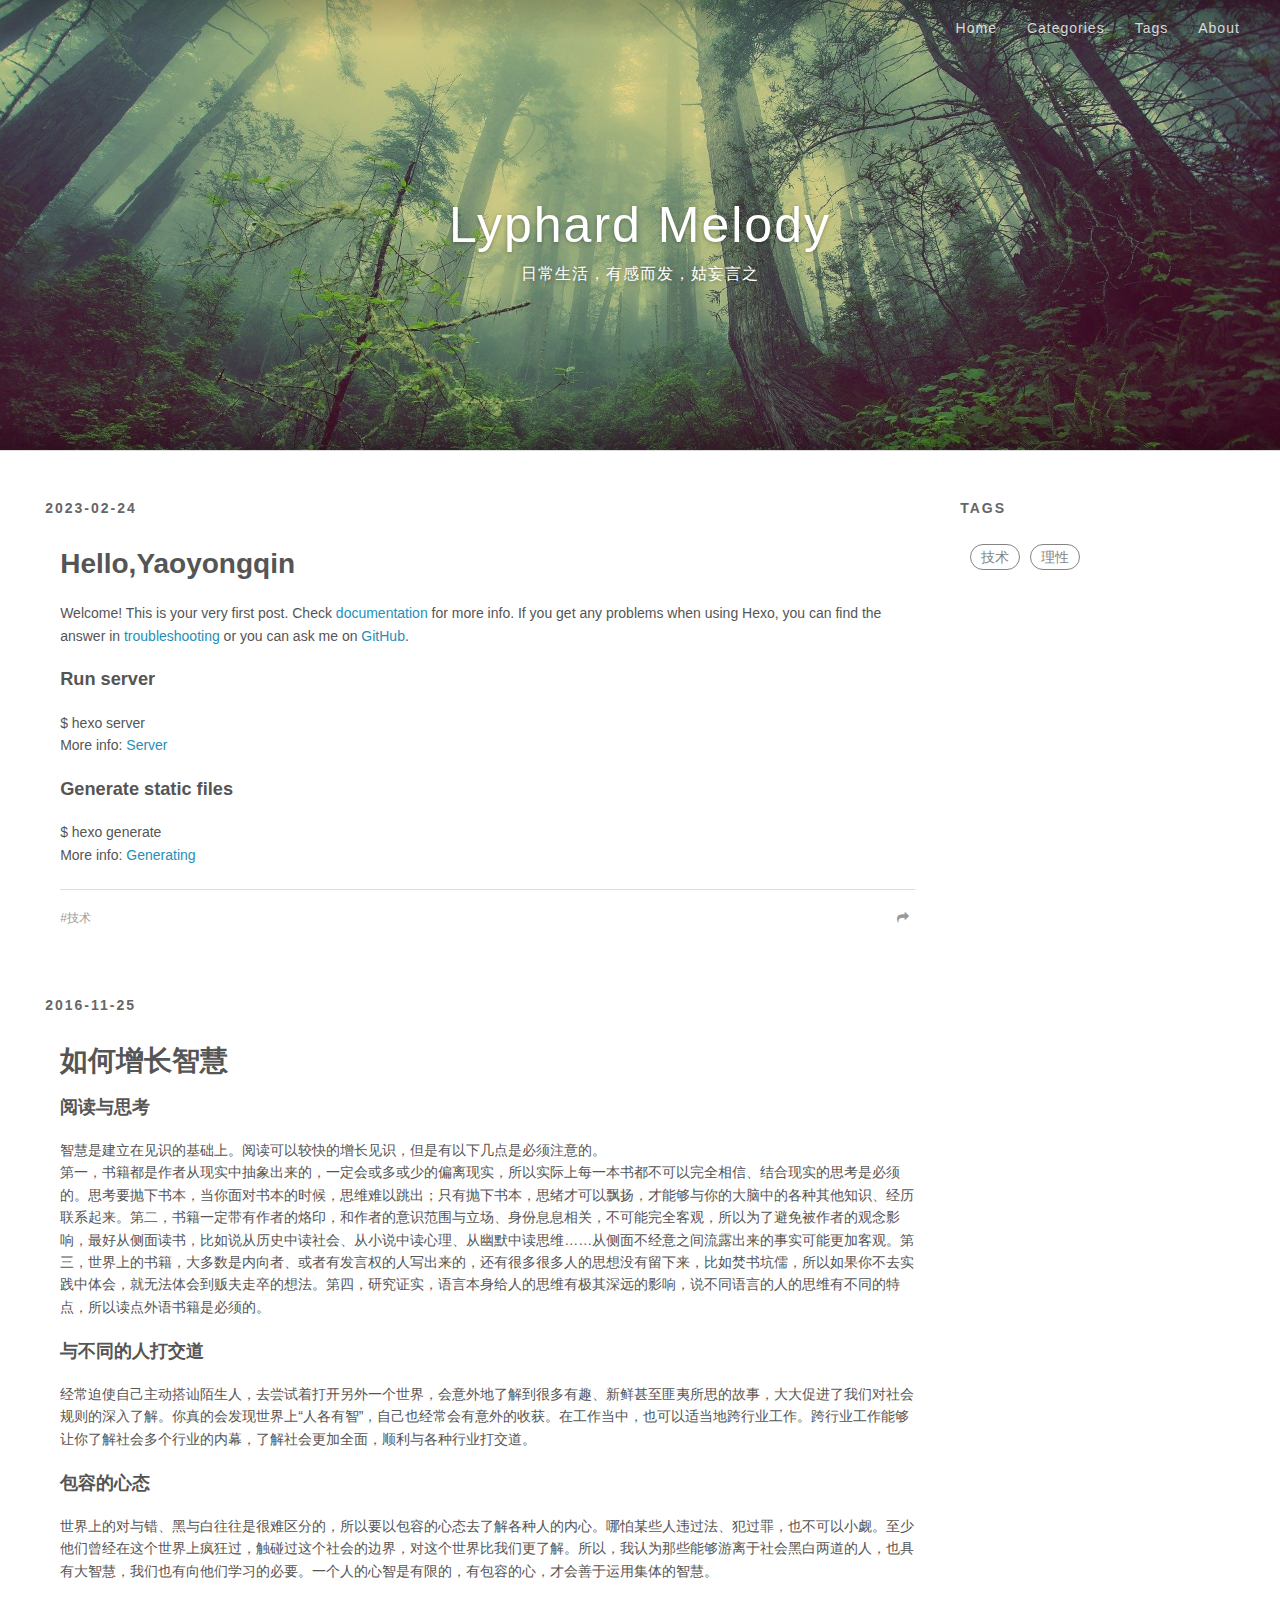
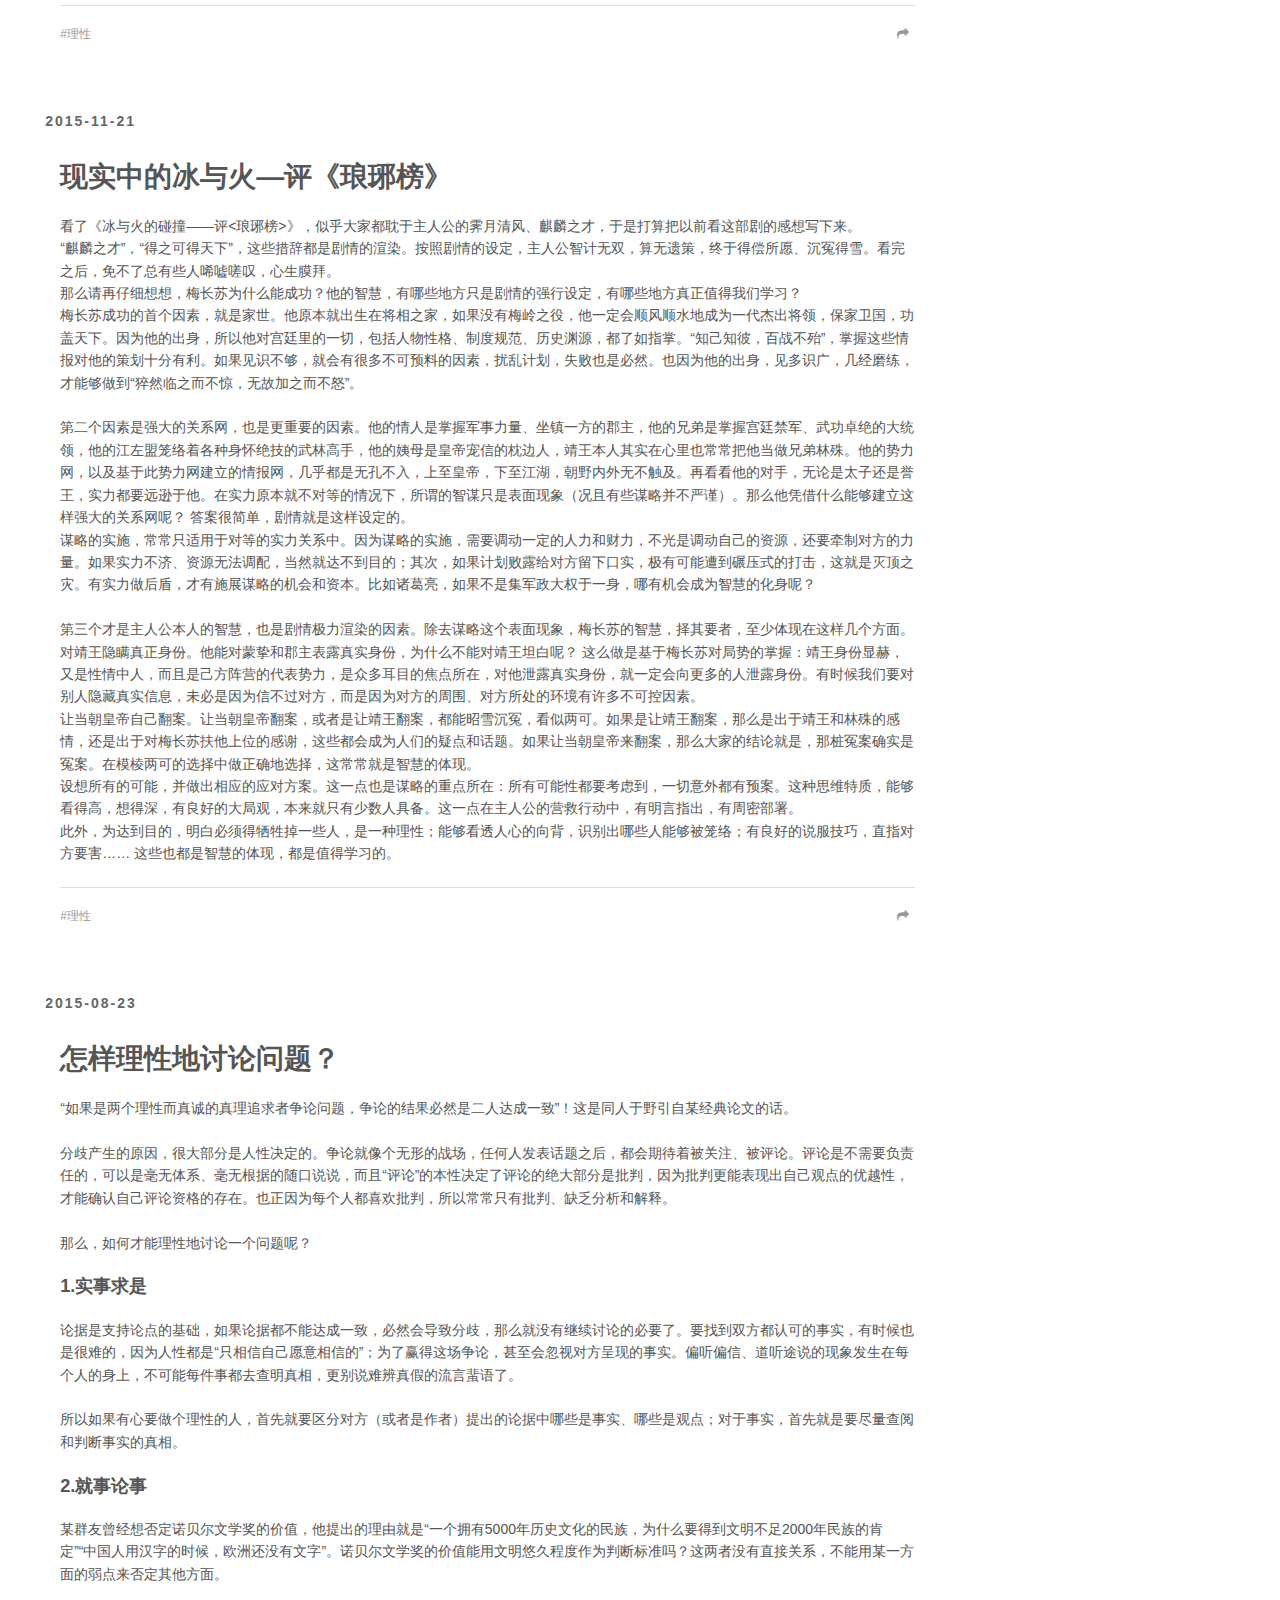
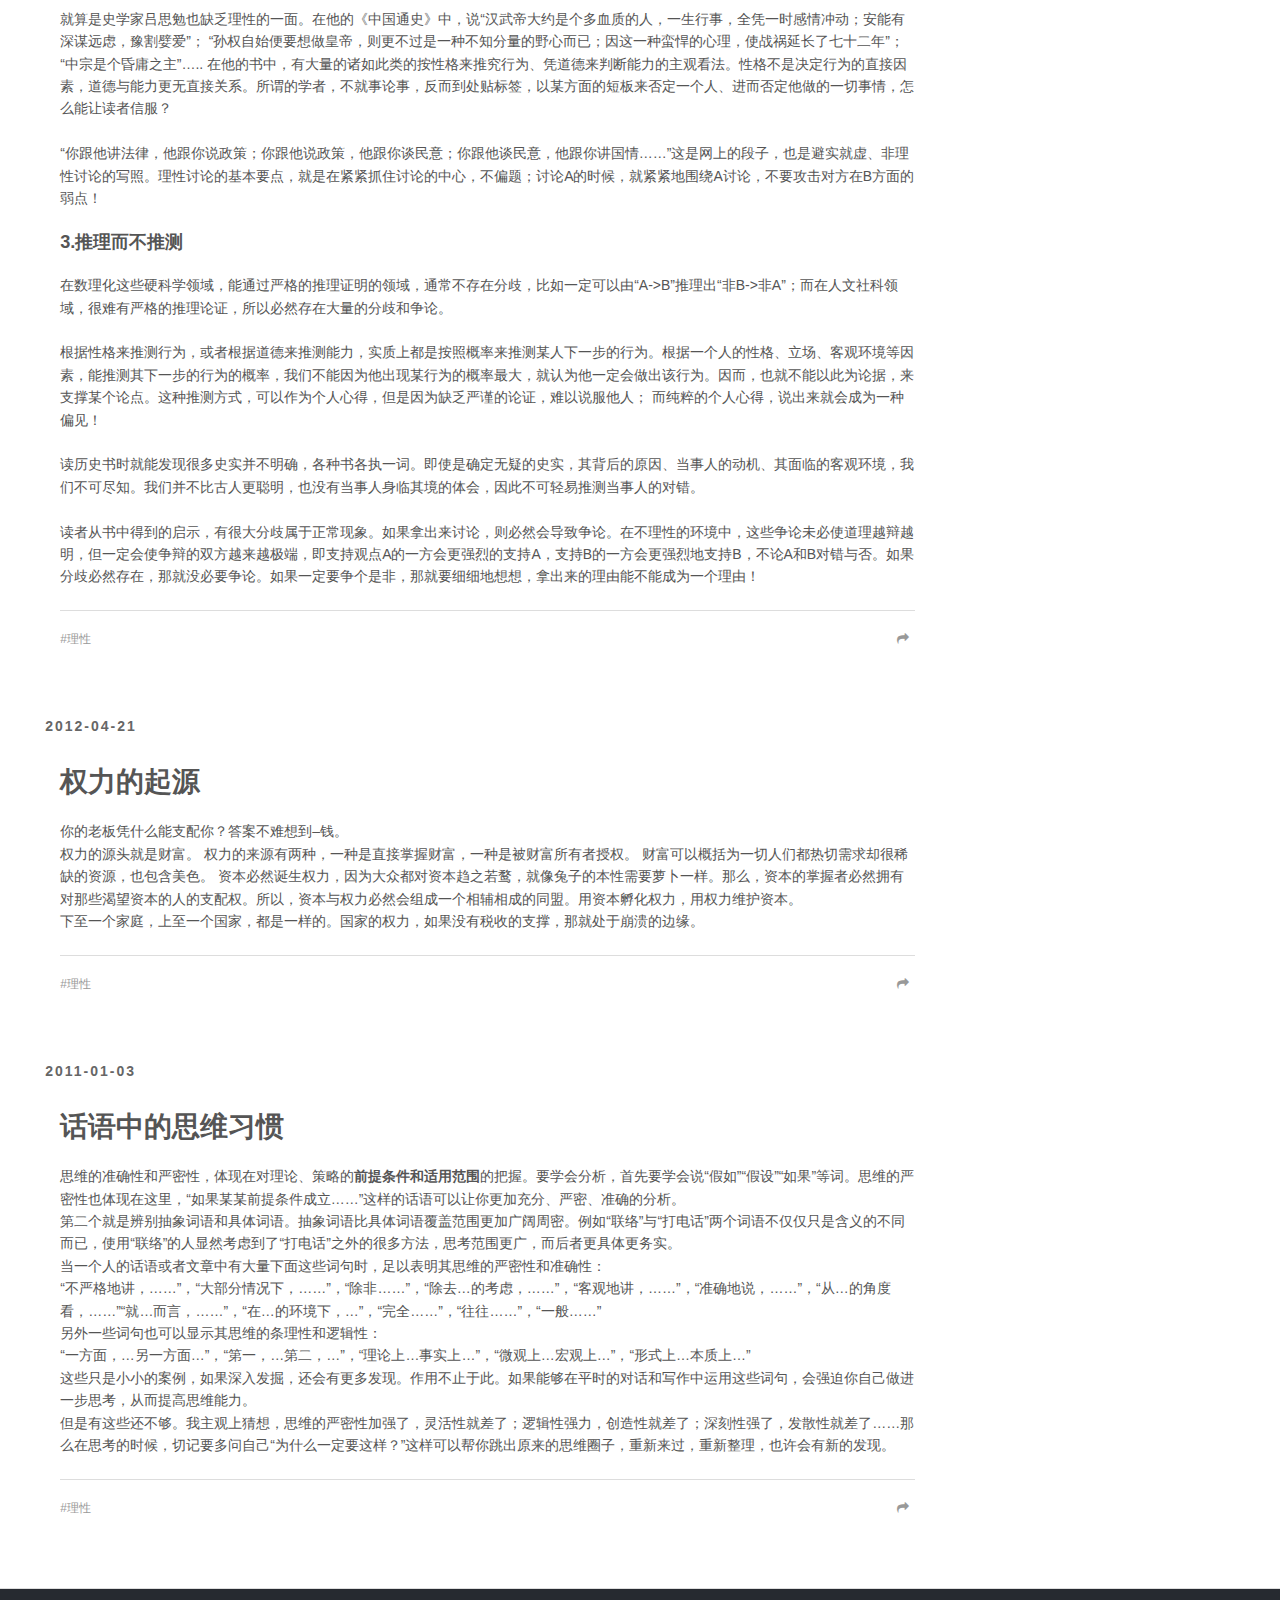
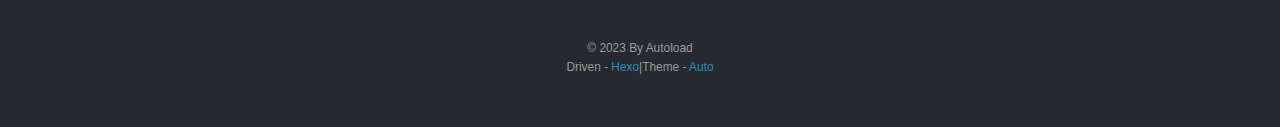
==== commit 84166f17: "update index" ====
--- a/index.html
+++ b/index.html
@@ -78,7 +78,7 @@
       
     </div>
     <footer class="article-footer">
-      <a data-url="http://www.im117.life/2023/02/24/hello-hexo/" data-id="clejgj0yl0000rs6wbokfe3k6" data-title="Hello,Yaoyongqin" class="article-share-link">Teilen</a>
+      <a data-url="http://www.im117.life/2023/02/24/hello-hexo/" data-id="clejgj0yl0000rs6wbokfe3k6" data-title="Hello,Yaoyongqin" class="article-share-link"></a>
       
       
       
@@ -121,7 +121,7 @@
       
     </div>
     <footer class="article-footer">
-      <a data-url="http://www.im117.life/2016/11/25/%E5%A6%82%E4%BD%95%E5%A2%9E%E9%95%BF%E6%99%BA%E6%85%A7/" data-id="clejfd5kz0000cg6w9xr9fds8" data-title="如何增长智慧" class="article-share-link">Teilen</a>
+      <a data-url="http://www.im117.life/2016/11/25/%E5%A6%82%E4%BD%95%E5%A2%9E%E9%95%BF%E6%99%BA%E6%85%A7/" data-id="clejfd5kz0000cg6w9xr9fds8" data-title="如何增长智慧" class="article-share-link"> </a>
       
       
       
@@ -164,7 +164,7 @@
       
     </div>
     <footer class="article-footer">
-      <a data-url="http://www.im117.life/2015/11/21/%E7%8E%B0%E5%AE%9E%E4%B8%AD%E7%9A%84%E5%86%B0%E4%B8%8E%E7%81%AB/" data-id="clejfvirh0005cg6wf7uqfrym" data-title="现实中的冰与火—评《琅琊榜》" class="article-share-link">Teilen</a>
+      <a data-url="http://www.im117.life/2015/11/21/%E7%8E%B0%E5%AE%9E%E4%B8%AD%E7%9A%84%E5%86%B0%E4%B8%8E%E7%81%AB/" data-id="clejfvirh0005cg6wf7uqfrym" data-title="现实中的冰与火—评《琅琊榜》" class="article-share-link"> </a>
       
       
       
@@ -216,7 +216,7 @@
       
     </div>
     <footer class="article-footer">
-      <a data-url="http://www.im117.life/2015/08/23/%E5%A6%82%E4%BD%95%E7%90%86%E6%80%A7%E8%AE%A8%E8%AE%BA%E9%97%AE%E9%A2%98/" data-id="clejfjndc0001cg6wb6mne2yr" data-title="怎样理性地讨论问题？" class="article-share-link">Teilen</a>
+      <a data-url="http://www.im117.life/2015/08/23/%E5%A6%82%E4%BD%95%E7%90%86%E6%80%A7%E8%AE%A8%E8%AE%BA%E9%97%AE%E9%A2%98/" data-id="clejfjndc0001cg6wb6mne2yr" data-title="怎样理性地讨论问题？" class="article-share-link"> </a>
       
       
       
@@ -257,7 +257,7 @@
       
     </div>
     <footer class="article-footer">
-      <a data-url="http://www.im117.life/2012/04/21/%E6%9D%83%E5%8A%9B%E7%9A%84%E8%B5%B7%E6%BA%90/" data-id="cleje9t6t00004g6w0jntb9kg" data-title="权力的起源" class="article-share-link">Teilen</a>
+      <a data-url="http://www.im117.life/2012/04/21/%E6%9D%83%E5%8A%9B%E7%9A%84%E8%B5%B7%E6%BA%90/" data-id="cleje9t6t00004g6w0jntb9kg" data-title="权力的起源" class="article-share-link"> </a>
       
       
       
@@ -298,7 +298,7 @@
       
     </div>
     <footer class="article-footer">
-      <a data-url="http://www.im117.life/2011/01/03/%E8%AF%9D%E8%AF%AD%E4%B8%AD%E7%9A%84%E6%80%9D%E7%BB%B4%E4%B9%A0%E6%83%AF/" data-id="clejnz47v0002vc6waip06h4z" data-title="话语中的思维习惯" class="article-share-link">Teilen</a>
+      <a data-url="http://www.im117.life/2011/01/03/%E8%AF%9D%E8%AF%AD%E4%B8%AD%E7%9A%84%E6%80%9D%E7%BB%B4%E4%B9%A0%E6%83%AF/" data-id="clejnz47v0002vc6waip06h4z" data-title="话语中的思维习惯" class="article-share-link"> </a>
       
       
       
@@ -362,4 +362,4 @@
 
   </div>
 </body>
-</html>+</html>
